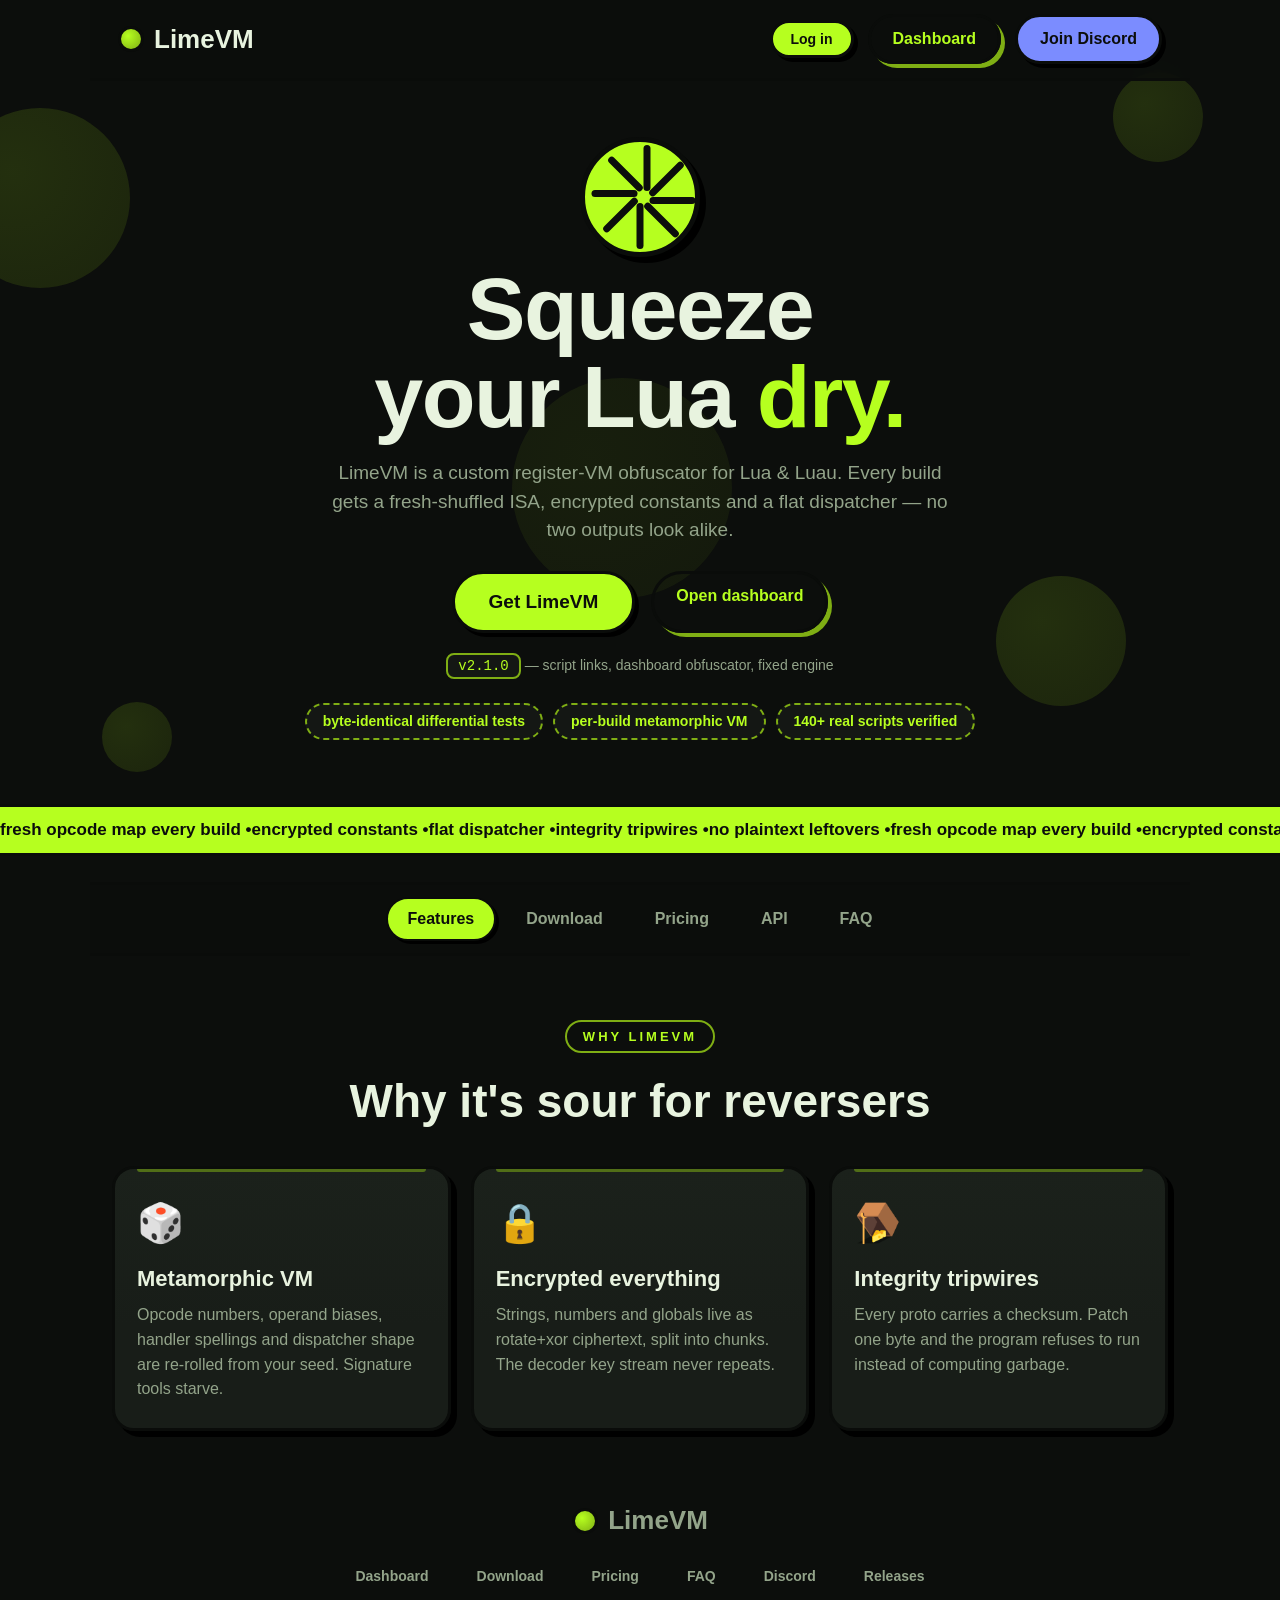
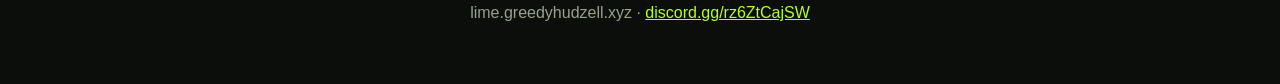
==== index.html @ c729f33d "Dashboard bonus indicator + Work.ink bonus link" ====
<!DOCTYPE html>
<html lang="en">
<head>
<meta charset="UTF-8">
<meta name="viewport" content="width=device-width, initial-scale=1.0">
<meta name="description" content="LimeVM — a custom register-VM obfuscator for Lua and Luau. Fresh-shuffled ISA, encrypted constants and a flat dispatcher in every build.">
<title>LimeVM — Lua obfuscator with bite</title>
<link rel="stylesheet" href="style.css">
</head>
<body>
<div class="blobs" aria-hidden="true"><span></span><span></span><span></span><span></span><span></span></div>

<header class="nav">
  <div class="logo"><span class="lime-dot"></span> LimeVM</div>
  <span class="acct" id="acct-area"><button type="button" class="btn small" id="acct-btn">Log in</button></span>
  <a class="btn ghost" href="dashboard.html">Dashboard</a>
  <a class="btn discord" href="https://discord.gg/rz6ZtCajSW" target="_blank" rel="noopener">Join Discord</a>
</header>

<section class="hero">
  <div class="hero-lime" aria-hidden="true">
    <div class="slice"><i></i><i></i><i></i><i></i><i></i><i></i><i></i><i></i></div>
  </div>
  <h1>Squeeze your Lua <span class="hl">dry.</span></h1>
  <p class="sub">LimeVM is a custom register-VM obfuscator for Lua &amp; Luau.
     Every build gets a fresh-shuffled ISA, encrypted constants and a flat
     dispatcher — no two outputs look alike.</p>
  <div class="cta-row">
    <a class="btn big" href="#/download">Get LimeVM</a>
    <a class="btn ghost" href="dashboard.html">Open dashboard</a>
  </div>
  <p class="verline"><code>v2.1.0</code> <span class="dim">— script links, dashboard obfuscator, fixed engine</span></p>
  <div class="badges">
    <span>byte-identical differential tests</span>
    <span>per-build metamorphic VM</span>
    <span>140+ real scripts verified</span>
  </div>
</section>

<div class="marquee"><div class="track">
  <span>fresh opcode map every build • </span><span>encrypted constants • </span><span>flat dispatcher • </span><span>integrity tripwires • </span><span>no plaintext leftovers • </span>
  <span>fresh opcode map every build • </span><span>encrypted constants • </span><span>flat dispatcher • </span><span>integrity tripwires • </span><span>no plaintext leftovers • </span>
</div></div>

<nav class="tabs" id="tabs">
  <a href="#/features" data-tab="features">Features</a>
  <a href="#/download" data-tab="download">Download</a>
  <a href="#/pricing" data-tab="pricing">Pricing</a>
  <a href="#/api" data-tab="api">API</a>
  <a href="#/faq" data-tab="faq">FAQ</a>
</nav>

<main id="panels">
<section class="panel" data-panel="features">
  <p class="center"><span class="eyebrow">Why LimeVM</span></p>
  <h2>Why it's sour for reversers</h2>
  <div class="cards">
    <div class="card"><div class="emoji">🎲</div><h3>Metamorphic VM</h3><p>Opcode numbers, operand biases, handler spellings and dispatcher shape are re-rolled from your seed. Signature tools starve.</p></div>
    <div class="card"><div class="emoji">🔒</div><h3>Encrypted everything</h3><p>Strings, numbers and globals live as rotate+xor ciphertext, split into chunks. The decoder key stream never repeats.</p></div>
    <div class="card"><div class="emoji">🪤</div><h3>Integrity tripwires</h3><p>Every proto carries a checksum. Patch one byte and the program refuses to run instead of computing garbage.</p></div>
  </div>
</section>

<section class="panel" data-panel="download" hidden>
  <p class="center"><span class="eyebrow">Download</span></p>
  <h2>Grab the app</h2>
  <p class="center dim">Windows GUI: dashboard, history, themes, Discord login. Free accounts obfuscate up to 3000 chars per script. No install — download and run.</p>
  <div class="dl-card">
    <div class="dl-ver" id="dl-ver">LimeVM v2.1.0</div>
    <div class="cta-row">
      <a class="btn big" id="dl-btn" href="download.html">Download page</a>
      <a class="btn ghost" href="https://discord.gg/rz6ZtCajSW" target="_blank" rel="noopener">Get it on Discord</a>
    </div>
    <p class="note">Windows 10/11 · ~13MB single file · <span id="dl-sha">sha256 on the download page</span></p>
  </div>
  <div class="steps">
    <div class="card"><h3>1. Download</h3><p>Grab the exe from GitHub or Discord. One file, nothing to install.</p></div>
    <div class="card"><h3>2. Make an account</h3><p>Register in the app (or up top on this site) — even free runs need one.</p></div>
    <div class="card"><h3>3. Squeeze</h3><p>Paste Lua, hit Obfuscate. Paid tiers unlock unlimited size + presets.</p></div>
  </div>
</section>

<section class="panel" data-panel="pricing" hidden>
  <p class="center"><span class="eyebrow">Pricing</span></p>
  <h2>Pick your ripeness</h2>
  <div class="cards">
    <div class="card"><h3>Basic</h3><div class="price">?</div><p>Core VM obfuscator, GUI app, community support on Discord.</p><a class="btn" href="https://discord.gg/rz6ZtCajSW" target="_blank" rel="noopener">Buy on Discord</a></div>
    <div class="card hot"><div class="pop">MOST SQUEEZED</div><h3>Pro</h3><div class="price">?</div><p>Everything in Basic, plus max-strength presets, CLI, priority seeds and updates.</p><a class="btn" href="https://discord.gg/rz6ZtCajSW" target="_blank" rel="noopener">Buy on Discord</a></div>
    <div class="card"><h3>Lifetime</h3><div class="price">?</div><p>Pay once. Every future LimeVM version, forever. Never expires.</p><a class="btn" href="https://discord.gg/rz6ZtCajSW" target="_blank" rel="noopener">Buy on Discord</a></div>
  </div>
  <p class="note">Prices set on Discord for now — online checkout (maybe FunPay) comes later.</p>
</section>

<section class="panel" data-panel="api" hidden>
  <p class="center"><span class="eyebrow">Developers</span></p>
  <h2>API</h2>
  <p class="center dim">Automate uploads and dashboard obfuscation. Auth: <code>Authorization: Bearer &lt;session token&gt;</code> from login. Quotas reset midnight UTC.</p>
  <div class="win"><div class="bar"><i></i><i></i><i></i><span>upload.sh</span></div><pre id="api-doc1"></pre></div>
  <div class="win"><div class="bar"><i></i><i></i><i></i><span>obfuscate.sh</span></div><pre id="api-doc2"></pre></div>
  <div class="win"><div class="bar"><i></i><i></i><i></i><span>fetch.lua</span></div><pre id="api-doc3"></pre></div>
  <p class="note">Short links: free 3/day, 5-day expiry · paid 20/day, never expire · same script twice returns the existing link · <code>GET /s/&lt;slug&gt;</code> serves raw Lua · dashboard obfuscator: 300k chars, 2/day.</p>
</section>

<section class="panel" data-panel="faq" hidden>
  <p class="center"><span class="eyebrow">FAQ</span></p>
  <h2>Sour questions</h2>
  <details><summary>Will my script still run exactly the same?</summary><p>Yes. Every release passes 21 differential test cases (original vs obfuscated, byte-identical stdout) plus 140+ real-world scripts.</p></details>
  <details><summary>Can anyone reverse it?</summary><p>Honest answer: a determined expert with dynamic analysis can eventually lift any client-side VM. LimeVM's job is making that cost weeks instead of minutes — fresh ISA per build, encrypted constants, tripwires.</p></details>
  <details><summary>How do accounts and activation work?</summary><p>Make a free account here or in the app (username + password, Discord linking supported). Buy a tier on Discord and staff activate you — your app and site both unlock. License files still work for offline-first setups.</p></details>
  <details><summary>Does it work offline?</summary><p>Yes. Licenses verify offline for 14 days between check-ins; obfuscation itself never needs the internet.</p></details>
  <details><summary>Is there really a free Discord obfuscator?</summary><p>Yes — <b>/obfuscate</b> in the Discord server, once per day, up to 3000 chars. Same engine, nerfed demo preset.</p></details>
</section>
</main>

<footer>
  <div class="logo"><span class="lime-dot"></span> LimeVM</div>
  <div class="foot-grid">
    <a href="dashboard.html">Dashboard</a>
    <a href="download.html">Download</a>
    <a href="index.html#/pricing">Pricing</a>
    <a href="index.html#/faq">FAQ</a>
    <a href="https://discord.gg/rz6ZtCajSW" target="_blank" rel="noopener">Discord</a>
    <a href="https://github.com/purrguy/LimeVM-App/releases" target="_blank" rel="noopener">Releases</a>
  </div>
  <p>lime.greedyhudzell.xyz · <a href="https://discord.gg/rz6ZtCajSW" target="_blank" rel="noopener">discord.gg/rz6ZtCajSW</a></p>
</footer>

<div class="modal-back" id="auth-modal" hidden>
  <div class="modal">
    <h3 id="auth-title">Log in</h3>
    <label>Username<input id="auth-user" autocomplete="username" maxlength="20"></label>
    <label>Password<input id="auth-pass" type="password" autocomplete="current-password"></label>
    <div class="err" id="auth-err"></div>
    <div class="cta-row">
      <button type="button" class="btn" id="auth-go">Log in</button>
      <button type="button" class="btn ghost" id="auth-swap">Need an account? Register</button>
    </div>
    <button type="button" class="x" id="auth-x" aria-label="Close">✕</button>
  </div>
</div>

<script src="app.js"></script>
</body>
</html>
---- style.css ----
:root {
  --bg: #0c0e0c;
  --panel: #141714;
  --card: #181d18;
  --lime: #b6ff1f;
  --lime-dim: #7fae14;
  --fg: #e8f3df;
  --dim: #93a48a;
  --pink: #ff7ad9;
  --thick: 3px solid #0a0c0a;
}
* { box-sizing: border-box; margin: 0; padding: 0; }
::selection { background: var(--lime); color: #0c0e0c; }
body {
  background: var(--bg);
  color: var(--fg);
  font-family: 'Trebuchet MS', 'Segoe UI', sans-serif;
  overflow-x: hidden;
  line-height: 1.5;
}
::-webkit-scrollbar { width: 12px; }
::-webkit-scrollbar-track { background: var(--bg); }
::-webkit-scrollbar-thumb { background: var(--lime-dim); border-radius: 8px; border: 3px solid var(--bg); }
a { color: var(--lime); }
button:focus-visible, a:focus-visible, input:focus-visible, textarea:focus-visible {
  outline: 2px solid var(--lime); outline-offset: 2px;
}
/* floating lime blobs */
.blobs span {
  position: fixed; border-radius: 50%; z-index: 0; opacity: .14;
  background: radial-gradient(circle at 35% 35%, var(--lime), var(--lime-dim));
  animation: float 9s ease-in-out infinite;
}
.blobs span:nth-child(1) { width: 180px; height: 180px; left: -50px; top: 12%; }
.blobs span:nth-child(2) { width: 90px; height: 90px; right: 6%; top: 8%; animation-delay: -2s; }
.blobs span:nth-child(3) { width: 130px; height: 130px; right: 12%; top: 64%; animation-delay: -5s; }
.blobs span:nth-child(4) { width: 70px; height: 70px; left: 8%; top: 78%; animation-delay: -3s; }
.blobs span:nth-child(5) { width: 220px; height: 220px; left: 40%; top: 42%; animation-delay: -7s; opacity: .07; }
@keyframes float {
  0%, 100% { transform: translateY(0) rotate(0deg); }
  50% { transform: translateY(-34px) rotate(14deg); }
}
header.nav, section, footer { position: relative; z-index: 1; }
/* nav */
header.nav {
  display: flex; align-items: center; gap: 14px;
  padding: 14px 28px; max-width: 1100px; margin: 0 auto;
  position: sticky; top: 0; z-index: 30;
  background: rgba(12, 14, 12, .82);
  backdrop-filter: blur(10px); -webkit-backdrop-filter: blur(10px);
  border-bottom: var(--thick);
}
header.nav .logo { margin-right: auto; }
.eyebrow {
  display: inline-block; font-size: 13px; font-weight: 900; letter-spacing: 3px;
  text-transform: uppercase; color: var(--lime);
  border: 2px solid var(--lime-dim); border-radius: 999px;
  padding: 5px 16px; margin-bottom: 14px;
}
.logo { font-size: 26px; font-weight: 900; display: flex; align-items: center; gap: 10px; }
.lime-dot {
  width: 26px; height: 26px; border-radius: 50%; display: inline-block;
  background: radial-gradient(circle at 35% 35%, var(--lime), var(--lime-dim));
  border: var(--thick); animation: spin 7s linear infinite;
}
@keyframes spin { to { transform: rotate(360deg); } }
header.nav nav { display: flex; gap: 18px; margin-left: auto; }
header.nav nav a { color: var(--dim); text-decoration: none; font-weight: 700; }
header.nav nav a:hover { color: var(--lime); }
/* buttons */
.btn {
  display: inline-block; background: var(--lime); color: #0c0e0c;
  font-weight: 900; text-decoration: none; padding: 10px 22px;
  border-radius: 999px; border: var(--thick);
  box-shadow: 4px 4px 0 #000; transition: transform .12s, box-shadow .12s;
  cursor: pointer; font-size: 16px;
}
.btn:hover { transform: translate(-2px, -2px) rotate(-1deg); box-shadow: 6px 6px 0 #000; }
.btn:active { transform: translate(2px, 2px); box-shadow: 1px 1px 0 #000; }
.btn.big { font-size: 19px; padding: 14px 34px; }
.btn.ghost { background: transparent; color: var(--lime); box-shadow: 4px 4px 0 var(--lime-dim); }
.btn.discord { background: #7b8cff; }
.btn:disabled { filter: grayscale(1); cursor: not-allowed; transform: none; }
/* hero */
.hero { text-align: center; padding: 56px 20px 64px; max-width: 860px; margin: 0 auto; }
.hero h1 {
  font-size: clamp(46px, 8vw, 88px); font-weight: 900; line-height: 1.0;
  letter-spacing: -1.5px; text-wrap: balance;
}
.hero .verline { margin-top: 22px; font-size: 14px; }
.hero .verline code {
  background: var(--panel); border: 2px solid var(--lime-dim); color: var(--lime);
  border-radius: 8px; padding: 3px 10px; font-family: Consolas, monospace;
}
.hl {
  color: var(--lime); display: inline-block;
  animation: wiggle 2.4s ease-in-out infinite;
}
@keyframes wiggle { 0%, 100% { transform: rotate(-2deg); } 50% { transform: rotate(2deg) scale(1.04); } }
.sub { color: var(--dim); font-size: 19px; margin: 18px auto 26px; max-width: 640px; }
.cta-row { display: flex; gap: 16px; justify-content: center; flex-wrap: wrap; }
.badges { display: flex; gap: 10px; justify-content: center; flex-wrap: wrap; margin-top: 26px; }
.badges span {
  background: var(--panel); border: 2px dashed var(--lime-dim); color: var(--lime);
  border-radius: 999px; padding: 6px 16px; font-size: 14px; font-weight: 700;
}
/* lime slice mascot */
.hero-lime { display: flex; justify-content: center; margin-bottom: 8px; }
.slice {
  width: 120px; height: 120px; border-radius: 50%;
  background: var(--lime); border: 5px solid #0a0c0a;
  position: relative; animation: bounce 2.2s ease-in-out infinite;
  box-shadow: 6px 6px 0 #000;
}
@keyframes bounce { 0%, 100% { transform: translateY(0) rotate(-4deg); } 50% { transform: translateY(-18px) rotate(4deg); } }
.slice i {
  position: absolute; left: 50%; top: 50%; width: 7px; height: 46px;
  background: #0c0e0c; border-radius: 4px; transform-origin: 50% 0%;
}
.slice i:nth-child(1) { transform: rotate(0deg) translate(-50%, 6px); }
.slice i:nth-child(2) { transform: rotate(45deg) translate(-50%, 6px); }
.slice i:nth-child(3) { transform: rotate(90deg) translate(-50%, 6px); }
.slice i:nth-child(4) { transform: rotate(135deg) translate(-50%, 6px); }
.slice i:nth-child(5) { transform: rotate(180deg) translate(-50%, 6px); }
.slice i:nth-child(6) { transform: rotate(225deg) translate(-50%, 6px); }
.slice i:nth-child(7) { transform: rotate(270deg) translate(-50%, 6px); }
.slice i:nth-child(8) { transform: rotate(315deg) translate(-50%, 6px); }
/* marquee */
.marquee { overflow: hidden; background: var(--lime); border-top: var(--thick); border-bottom: var(--thick); }
.track { display: inline-flex; white-space: nowrap; animation: slide 22s linear infinite; }
.track span { color: #0c0e0c; font-weight: 900; padding: 10px 0; font-size: 17px; }
@keyframes slide { to { transform: translateX(-50%); } }
/* sections */
section { max-width: 1100px; margin: 0 auto; padding: 64px 22px 20px; }
h2 { font-size: clamp(30px, 5vw, 46px); font-weight: 900; text-align: center; margin-bottom: 8px; }
.cards { display: grid; grid-template-columns: repeat(auto-fit, minmax(230px, 1fr)); gap: 20px; margin-top: 30px; }
.card {
  background: linear-gradient(180deg, #1b211b 0%, var(--card) 60%);
  border: var(--thick); border-radius: 22px;
  padding: 26px 22px; box-shadow: 6px 6px 0 #000;
  transition: transform .15s, box-shadow .15s;
  position: relative; overflow: hidden;
}
.card::before {
  content: ''; position: absolute; top: 0; left: 22px; right: 22px; height: 3px;
  background: var(--lime-dim); border-radius: 0 0 4px 4px; opacity: .55;
}
.card:hover { transform: translateY(-6px) rotate(-.6deg); box-shadow: 8px 10px 0 #000; }
.card .emoji { font-size: 38px; }
.card h3 { margin: 10px 0 8px; font-size: 22px; }
.card p { color: var(--dim); line-height: 1.55; }
.card .price { font-size: 40px; font-weight: 900; color: var(--lime); margin: 6px 0 10px; }
.card .btn { margin-top: 14px; }
.card.hot { background: #1d2412; outline: 3px solid var(--lime); position: relative; }
.pop {
  position: absolute; top: -16px; left: 50%; transform: translateX(-50%) rotate(-2deg);
  background: var(--pink); color: #0c0e0c; font-weight: 900; font-size: 13px;
  padding: 4px 14px; border-radius: 999px; border: var(--thick); white-space: nowrap;
}
.note { text-align: center; color: var(--dim); margin-top: 22px; }
/* code windows */
.code-grid { display: grid; grid-template-columns: 1fr auto 1fr; gap: 16px; align-items: center; margin-top: 30px; }
@media (max-width: 800px) { .code-grid { grid-template-columns: 1fr; } .arrow { transform: rotate(90deg); text-align: center; } }
.arrow { font-size: 40px; color: var(--lime); font-weight: 900; }
.win {
  background: #0a0c0a; border: var(--thick); border-radius: 18px;
  overflow: hidden; box-shadow: 6px 6px 0 #000;
}
.win .bar { background: var(--panel); padding: 10px 14px; display: flex; gap: 7px; align-items: center; }
.win .bar i { width: 12px; height: 12px; border-radius: 50%; background: #3a423a; }
.win .bar i:nth-child(1) { background: #ff5f57; }
.win .bar i:nth-child(2) { background: #febc2e; }
.win .bar i:nth-child(3) { background: #28c840; }
.win .bar span { margin-left: 8px; color: var(--dim); font-size: 13px; font-family: Consolas, monospace; }
.win pre {
  padding: 18px; font-family: Consolas, monospace; font-size: 14px; line-height: 1.6;
  min-height: 220px; white-space: pre-wrap; word-break: break-all; color: var(--fg);
}
.tok-k { color: var(--pink); } .tok-s { color: var(--lime); } .tok-n { color: #7b8cff; } .tok-c { color: #5a6656; }
/* demo-box is shared with the dashboard obfuscator */
.demo-box { max-width: 720px; margin: 0 auto; display: grid; gap: 14px; }
.demo-box textarea {
  background: #0a0c0a; color: var(--fg); border: var(--thick); border-radius: 18px;
  padding: 16px; font-family: Consolas, monospace; font-size: 14px; min-height: 130px;
  resize: vertical; box-shadow: 6px 6px 0 #000;
}
.demo-box pre {
  background: #0a0c0a; border: var(--thick); border-radius: 18px; padding: 16px;
  font-family: Consolas, monospace; font-size: 13px; text-align: left;
  min-height: 110px; white-space: pre-wrap; word-break: break-all; color: var(--lime);
}
.left { color: var(--dim); font-weight: 700; }
/* faq */
.faq details {
  background: var(--card); border: var(--thick); border-radius: 16px;
  margin: 12px auto; max-width: 760px; padding: 16px 20px; box-shadow: 4px 4px 0 #000;
}
.faq summary { font-weight: 900; font-size: 18px; cursor: pointer; }
.faq summary:hover { color: var(--lime); }
.faq details p { color: var(--dim); margin-top: 10px; line-height: 1.6; }
/* footer */
footer { text-align: center; padding: 50px 20px 60px; color: var(--dim); }
footer .logo { justify-content: center; margin-bottom: 10px; }
footer a { color: var(--lime); }
.foot-grid {
  display: flex; gap: 12px; justify-content: center; flex-wrap: wrap;
  margin: 18px 0 6px;
}
.foot-grid a {
  color: var(--dim); text-decoration: none; font-weight: 700; font-size: 14px;
  border: 2px solid transparent; border-radius: 999px; padding: 6px 16px;
}
.foot-grid a:hover { color: var(--lime); border-color: var(--lime-dim); }
.tiny { font-size: 13px; margin-top: 8px; opacity: .7; }

/* account + auth modal */
.btn.small { font-size: 14px; padding: 8px 18px; }
.acct { display: flex; align-items: center; gap: 10px; }
.acct .who { color: var(--lime); font-weight: 900; font-size: 15px; white-space: nowrap; }
.modal-back {
  position: fixed; inset: 0; z-index: 50;
  background: rgba(0, 0, 0, .65);
  display: flex; align-items: center; justify-content: center; padding: 20px;
}
.modal-back[hidden] { display: none; }
.modal {
  background: var(--card); border: var(--thick); border-radius: 22px;
  box-shadow: 6px 6px 0 #000; padding: 30px 28px;
  max-width: 380px; width: 100%; position: relative;
  display: grid; gap: 12px;
}
.modal h3 { font-size: 24px; font-weight: 900; }
.modal label { display: grid; gap: 6px; color: var(--dim); font-weight: 700; font-size: 14px; }
.modal input {
  background: #0a0c0a; color: var(--fg); border: var(--thick); border-radius: 12px;
  padding: 10px 12px; font-size: 16px; font-family: inherit;
}
.modal input:focus { outline: 2px solid var(--lime); }
.modal .err { color: var(--pink); font-weight: 700; min-height: 20px; font-size: 14px; }
.modal .x {
  position: absolute; top: 10px; right: 12px;
  background: none; border: none; color: var(--dim);
  font-size: 18px; cursor: pointer;
}
.modal .x:hover { color: var(--lime); }
/* download section */
.download { text-align: center; }
.download .center { color: var(--dim); margin: 10px 0 22px; }

/* tabs */
.tabs {
  position: sticky; top: 0; z-index: 20;
  display: flex; gap: 8px; justify-content: center; flex-wrap: wrap;
  max-width: 1100px; margin: 26px auto 0; padding: 12px 18px;
  background: rgba(12, 14, 12, .92);
  border-top: var(--thick); border-bottom: var(--thick);
}
.tabs a {
  color: var(--dim); text-decoration: none; font-weight: 900;
  padding: 8px 20px; border-radius: 999px; border: 2px solid transparent;
}
.tabs a:hover { color: var(--lime); }
.tabs a.active {
  color: #0c0e0c; background: var(--lime);
  border: 2px solid #0a0c0a; box-shadow: 3px 3px 0 #000;
}
.panel[hidden] { display: none; }
.dpanel[hidden] { display: none; }
.panel.solo { max-width: 860px; }
h2.gap { margin-top: 44px; }
.center { text-align: center; }
.dim { color: var(--dim); }
/* download card */
.dl-card {
  background: var(--card); border: var(--thick); border-radius: 22px;
  box-shadow: 6px 6px 0 #000; padding: 30px 26px;
  max-width: 620px; margin: 26px auto; text-align: center;
  display: grid; gap: 16px; justify-items: center;
}
.dl-ver { font-size: 30px; font-weight: 900; color: var(--lime); }
.sha { font-size: 13px; color: var(--dim); }
.sha code {
  display: inline-block; margin-top: 6px; font-size: 12px;
  background: #0a0c0a; border: 2px solid #0a0c0a; border-radius: 10px;
  padding: 8px 12px; color: var(--lime); word-break: break-all;
  user-select: all;
}
.steps { display: grid; grid-template-columns: repeat(auto-fit, minmax(220px, 1fr)); gap: 20px; margin-top: 30px; }

/* dashboard */
.dash {
  display: flex; gap: 22px; align-items: flex-start;
  max-width: 1100px; margin: 0 auto; padding: 30px 22px 20px;
  position: relative; z-index: 1;
}
.side {
  display: grid; gap: 8px; min-width: 170px; position: sticky; top: 16px;
}
.side button {
  background: var(--panel); color: var(--dim); border: var(--thick);
  border-radius: 14px; padding: 12px 16px; font-weight: 900; font-size: 15px;
  font-family: inherit; cursor: pointer; text-align: left;
  box-shadow: 3px 3px 0 #000;
}
.side button:hover { color: var(--lime); }
.side button.active { background: var(--lime); color: #0c0e0c; }
.side button.ghostle { background: transparent; box-shadow: none; }
.dash-main { flex: 1; min-width: 0; }
.dpanel {
  background: rgba(20, 23, 20, .72);
  border: var(--thick); border-radius: 22px;
  box-shadow: 6px 6px 0 #000;
  padding: 28px 26px;
}
.dpanel h2 { text-align: left; }
.dpanel > h2:first-child { margin-top: 0; }
.dpanel h3 { margin: 26px 0 10px; font-size: 22px; }
.dpanel p { color: var(--dim); line-height: 1.6; margin: 10px 0; }
.info-hero { display: flex; gap: 16px; align-items: center; margin-bottom: 6px; }
.info-hero h2 { margin: 0; }
.lime-dot.big { width: 52px; height: 52px; }
.cta-row.left { justify-content: flex-start; }
.log-row {
  background: var(--card); border: var(--thick); border-radius: 14px;
  padding: 12px 16px; margin: 10px 0; box-shadow: 3px 3px 0 #000;
}
.log-row b { color: var(--lime); margin-right: 10px; }
.log-row p { margin: 6px 0 0; }
.hrow {
  display: flex; gap: 14px; flex-wrap: wrap;
  background: var(--card); border: var(--thick); border-radius: 12px;
  padding: 10px 14px; margin: 8px 0; font-size: 14px;
}
.hrow span:first-child { color: var(--lime); font-weight: 700; }
.demo-box.wide { max-width: none; }
.linkrow {
  display: flex; gap: 10px; align-items: center; flex-wrap: wrap;
  background: #0a0c0a; border: var(--thick); border-radius: 12px;
  padding: 10px 14px; margin: 8px 0;
}
.linkrow code { color: var(--lime); font-size: 14px; word-break: break-all; }
#ob-link pre {
  background: #0a0c0a; border: var(--thick); border-radius: 12px; padding: 12px;
  font-family: Consolas, monospace; font-size: 13px; white-space: pre-wrap;
  word-break: break-all; color: var(--fg); margin: 8px 0;
}
.filebtn { cursor: pointer; }
.dpanel textarea {
  background: #0a0c0a; color: var(--fg); border: var(--thick); border-radius: 18px;
  padding: 16px; font-family: Consolas, monospace; font-size: 14px; min-height: 180px;
  resize: vertical; box-shadow: 6px 6px 0 #000; width: 100%;
}
@media (max-width: 760px) {
  .dash { flex-direction: column; }
  .side { grid-template-columns: 1fr 1fr; width: 100%; position: static; }
}

/* accessibility: calm everything down when the OS asks for it */
@media (prefers-reduced-motion: reduce) {
  *, *::before, *::after { animation: none !important; transition: none !important; }
}
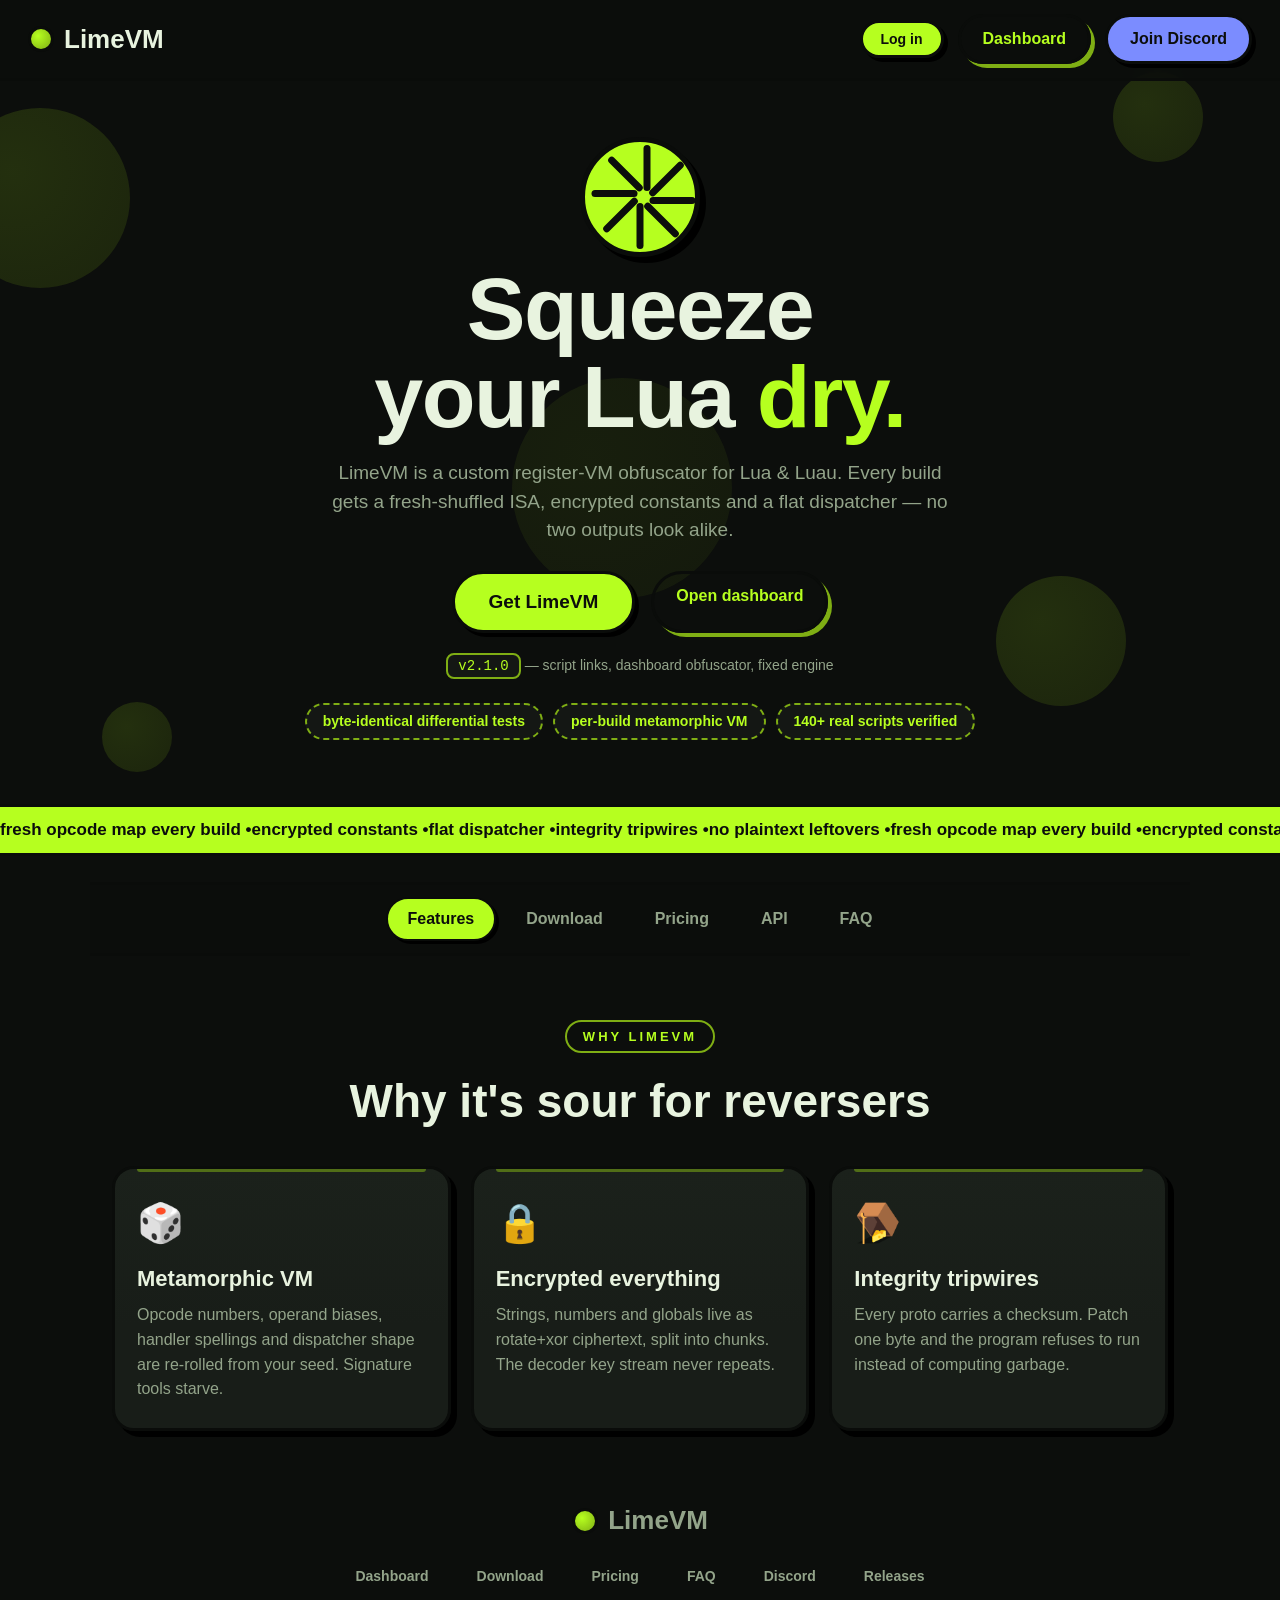
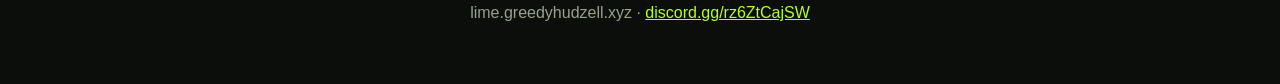
==== commit 61292e1d: "UI polish: wrap/clip fixes, sticky tabs offset, responsive nav; document private v2 API" ====
--- a/index.html
+++ b/index.html
@@ -5,7 +5,7 @@
 <meta name="viewport" content="width=device-width, initial-scale=1.0">
 <meta name="description" content="LimeVM — a custom register-VM obfuscator for Lua and Luau. Fresh-shuffled ISA, encrypted constants and a flat dispatcher in every build.">
 <title>LimeVM — Lua obfuscator with bite</title>
-<link rel="stylesheet" href="style.css">
+<link rel="stylesheet" href="/style.css">
 </head>
 <body>
 <div class="blobs" aria-hidden="true"><span></span><span></span><span></span><span></span><span></span></div>
@@ -94,17 +94,18 @@
 <section class="panel" data-panel="api" hidden>
   <p class="center"><span class="eyebrow">Developers</span></p>
   <h2>API</h2>
-  <p class="center dim">Automate uploads and dashboard obfuscation. Auth: <code>Authorization: Bearer &lt;session token&gt;</code> from login. Quotas reset midnight UTC.</p>
+  <p class="center dim">Automate uploads and obfuscation. Auth: <code>Authorization: Bearer &lt;session token&gt;</code> from login. Quotas reset midnight UTC. Full reference: <a href="/docs/api/">docs/api</a>.</p>
   <div class="win"><div class="bar"><i></i><i></i><i></i><span>upload.sh</span></div><pre id="api-doc1"></pre></div>
   <div class="win"><div class="bar"><i></i><i></i><i></i><span>obfuscate.sh</span></div><pre id="api-doc2"></pre></div>
   <div class="win"><div class="bar"><i></i><i></i><i></i><span>fetch.lua</span></div><pre id="api-doc3"></pre></div>
-  <p class="note">Short links: free 3/day, 5-day expiry · paid 20/day, never expire · same script twice returns the existing link · <code>GET /s/&lt;slug&gt;</code> serves raw Lua · dashboard obfuscator: 300k chars, 2/day.</p>
+  <div class="win"><div class="bar"><i></i><i></i><i></i><span>private-api.sh</span></div><pre id="api-doc4"></pre></div>
+  <p class="note">Short links: free 3/day, 5-day expiry · paid 20/day, never expire · same script twice returns the existing link · <code>GET /s/&lt;slug&gt;</code> serves raw Lua · dashboard obfuscator: 300k chars, 2/day.<br><b>Private API</b> <code>POST /api/v2/obfuscate</code>: Bearer key, no daily quota, up to 1M chars, raw or JSON body.</p>
 </section>
 
 <section class="panel" data-panel="faq" hidden>
   <p class="center"><span class="eyebrow">FAQ</span></p>
   <h2>Sour questions</h2>
-  <details><summary>Will my script still run exactly the same?</summary><p>Yes. Every release passes 21 differential test cases (original vs obfuscated, byte-identical stdout) plus 140+ real-world scripts.</p></details>
+  <details><summary>Will my script still run exactly the same?</summary><p>Yes. Every release passes 28 differential test cases (original vs obfuscated, byte-identical stdout) plus 140+ real-world scripts.</p></details>
   <details><summary>Can anyone reverse it?</summary><p>Honest answer: a determined expert with dynamic analysis can eventually lift any client-side VM. LimeVM's job is making that cost weeks instead of minutes — fresh ISA per build, encrypted constants, tripwires.</p></details>
   <details><summary>How do accounts and activation work?</summary><p>Make a free account here or in the app (username + password, Discord linking supported). Buy a tier on Discord and staff activate you — your app and site both unlock. License files still work for offline-first setups.</p></details>
   <details><summary>Does it work offline?</summary><p>Yes. Licenses verify offline for 14 days between check-ins; obfuscation itself never needs the internet.</p></details>
--- a/style.css
+++ b/style.css
@@ -9,7 +9,7 @@
   --pink: #ff7ad9;
   --thick: 3px solid #0a0c0a;
 }
-* { box-sizing: border-box; margin: 0; padding: 0; }
+* { box-sizing: border-box; margin: 0; padding: 0; overflow-wrap: break-word; }
 ::selection { background: var(--lime); color: #0c0e0c; }
 body {
   background: var(--bg);
@@ -43,8 +43,8 @@
 header.nav, section, footer { position: relative; z-index: 1; }
 /* nav */
 header.nav {
-  display: flex; align-items: center; gap: 14px;
-  padding: 14px 28px; max-width: 1100px; margin: 0 auto;
+  display: flex; align-items: center; gap: 14px; row-gap: 10px; flex-wrap: wrap;
+  padding: 14px 28px; width: 100%; max-width: none; margin: 0;
   position: sticky; top: 0; z-index: 30;
   background: rgba(12, 14, 12, .82);
   backdrop-filter: blur(10px); -webkit-backdrop-filter: blur(10px);
@@ -57,9 +57,9 @@
   border: 2px solid var(--lime-dim); border-radius: 999px;
   padding: 5px 16px; margin-bottom: 14px;
 }
-.logo { font-size: 26px; font-weight: 900; display: flex; align-items: center; gap: 10px; }
+.logo { font-size: 26px; font-weight: 900; display: flex; align-items: center; gap: 10px; white-space: nowrap; }
 .lime-dot {
-  width: 26px; height: 26px; border-radius: 50%; display: inline-block;
+  width: 26px; height: 26px; border-radius: 50%; display: inline-block; flex-shrink: 0;
   background: radial-gradient(circle at 35% 35%, var(--lime), var(--lime-dim));
   border: var(--thick); animation: spin 7s linear infinite;
 }
@@ -131,9 +131,9 @@
 .track span { color: #0c0e0c; font-weight: 900; padding: 10px 0; font-size: 17px; }
 @keyframes slide { to { transform: translateX(-50%); } }
 /* sections */
-section { max-width: 1100px; margin: 0 auto; padding: 64px 22px 20px; }
+section { max-width: 1100px; width: 100%; margin: 0 auto; padding: 64px 22px 20px; }
 h2 { font-size: clamp(30px, 5vw, 46px); font-weight: 900; text-align: center; margin-bottom: 8px; }
-.cards { display: grid; grid-template-columns: repeat(auto-fit, minmax(230px, 1fr)); gap: 20px; margin-top: 30px; }
+.cards { display: grid; grid-template-columns: repeat(auto-fit, minmax(min(230px, 100%), 1fr)); gap: 20px; margin-top: 30px; }
 .card {
   background: linear-gradient(180deg, #1b211b 0%, var(--card) 60%);
   border: var(--thick); border-radius: 22px;
@@ -151,11 +151,12 @@
 .card p { color: var(--dim); line-height: 1.55; }
 .card .price { font-size: 40px; font-weight: 900; color: var(--lime); margin: 6px 0 10px; }
 .card .btn { margin-top: 14px; }
-.card.hot { background: #1d2412; outline: 3px solid var(--lime); position: relative; }
+.card.hot { background: #1d2412; outline: 3px solid var(--lime); position: relative; overflow: visible; z-index: 2; }
 .pop {
   position: absolute; top: -16px; left: 50%; transform: translateX(-50%) rotate(-2deg);
   background: var(--pink); color: #0c0e0c; font-weight: 900; font-size: 13px;
   padding: 4px 14px; border-radius: 999px; border: var(--thick); white-space: nowrap;
+  z-index: 5; box-shadow: 3px 3px 0 #000;
 }
 .note { text-align: center; color: var(--dim); margin-top: 22px; }
 /* code windows */
@@ -171,10 +172,13 @@
 .win .bar i:nth-child(1) { background: #ff5f57; }
 .win .bar i:nth-child(2) { background: #febc2e; }
 .win .bar i:nth-child(3) { background: #28c840; }
-.win .bar span { margin-left: 8px; color: var(--dim); font-size: 13px; font-family: Consolas, monospace; }
+.win .bar span {
+  margin-left: 8px; color: var(--dim); font-size: 13px; font-family: Consolas, monospace;
+  min-width: 0; flex: 1; overflow: hidden; text-overflow: ellipsis; white-space: nowrap;
+}
 .win pre {
   padding: 18px; font-family: Consolas, monospace; font-size: 14px; line-height: 1.6;
-  min-height: 220px; white-space: pre-wrap; word-break: break-all; color: var(--fg);
+  min-height: 220px; white-space: pre-wrap; overflow-wrap: anywhere; color: var(--fg);
 }
 .tok-k { color: var(--pink); } .tok-s { color: var(--lime); } .tok-n { color: #7b8cff; } .tok-c { color: #5a6656; }
 /* demo-box is shared with the dashboard obfuscator */
@@ -187,7 +191,7 @@
 .demo-box pre {
   background: #0a0c0a; border: var(--thick); border-radius: 18px; padding: 16px;
   font-family: Consolas, monospace; font-size: 13px; text-align: left;
-  min-height: 110px; white-space: pre-wrap; word-break: break-all; color: var(--lime);
+  min-height: 110px; white-space: pre-wrap; overflow-wrap: anywhere; color: var(--lime);
 }
 .left { color: var(--dim); font-weight: 700; }
 /* faq */
@@ -227,6 +231,7 @@
   background: var(--card); border: var(--thick); border-radius: 22px;
   box-shadow: 6px 6px 0 #000; padding: 30px 28px;
   max-width: 380px; width: 100%; position: relative;
+  max-height: calc(100vh - 40px); overflow-y: auto;
   display: grid; gap: 12px;
 }
 .modal h3 { font-size: 24px; font-weight: 900; }
@@ -249,7 +254,7 @@
 
 /* tabs */
 .tabs {
-  position: sticky; top: 0; z-index: 20;
+  position: sticky; top: var(--nav-h, 0px); z-index: 20;
   display: flex; gap: 8px; justify-content: center; flex-wrap: wrap;
   max-width: 1100px; margin: 26px auto 0; padding: 12px 18px;
   background: rgba(12, 14, 12, .92);
@@ -285,11 +290,11 @@
   padding: 8px 12px; color: var(--lime); word-break: break-all;
   user-select: all;
 }
-.steps { display: grid; grid-template-columns: repeat(auto-fit, minmax(220px, 1fr)); gap: 20px; margin-top: 30px; }
+.steps { display: grid; grid-template-columns: repeat(auto-fit, minmax(min(220px, 100%), 1fr)); gap: 20px; margin-top: 30px; }
 
 /* dashboard */
 .dash {
-  display: flex; gap: 22px; align-items: flex-start;
+  display: flex; gap: 22px; align-items: flex-start; width: 100%;
   max-width: 1100px; margin: 0 auto; padding: 30px 22px 20px;
   position: relative; z-index: 1;
 }
@@ -333,6 +338,17 @@
 }
 .hrow span:first-child { color: var(--lime); font-weight: 700; }
 .demo-box.wide { max-width: none; }
+.demo-box input[type=text] {
+  background: #0a0c0a; color: var(--fg); border: var(--thick); border-radius: 12px;
+  padding: 10px 14px; font-size: 14px; font-family: inherit;
+}
+.keyrow {
+  display: flex; gap: 10px; align-items: center; flex-wrap: wrap;
+  background: #0a0c0a; border: var(--thick); border-radius: 12px;
+  padding: 10px 14px; margin: 8px 0; font-size: 14px;
+}
+.keyrow code { color: var(--lime); }
+.keyrow .dim { font-size: 12px; }
 .linkrow {
   display: flex; gap: 10px; align-items: center; flex-wrap: wrap;
   background: #0a0c0a; border: var(--thick); border-radius: 12px;
@@ -355,6 +371,61 @@
   .side { grid-template-columns: 1fr 1fr; width: 100%; position: static; }
 }
 
+/* ---------- v2.2 layout polish: keep every bit of text inside its box ---- */
+section, .panel, .dpanel, .dl-card, .win, .card, .modal { min-width: 0; }
+.cards > *, .steps > * { min-width: 0; }
+.card p, .card h3, .faq details p, .dpanel p, .note, .sub { overflow-wrap: anywhere; }
+.win pre, .demo-box pre, #ob-link pre, .dpanel pre, .dpanel textarea {
+  overflow-wrap: anywhere; word-break: normal; max-width: 100%;
+}
+.hrow, .keyrow, .linkrow { min-width: 0; }
+.hrow > *, .keyrow > *, .linkrow > * { min-width: 0; overflow-wrap: anywhere; }
+.acct { min-width: 0; flex-wrap: wrap; }
+.acct .who { overflow: hidden; text-overflow: ellipsis; max-width: 220px; }
+.side button { min-width: 0; overflow-wrap: anywhere; }
+.panel, .dpanel, .hero, section.panel.solo { scroll-margin-top: calc(var(--nav-h, 0px) + 16px); }
+.modal-back { overflow-y: auto; }
+select.btn { max-width: 100%; }
+
+@media (max-width: 900px) {
+  .dash { gap: 16px; }
+  .side { min-width: 148px; }
+}
+@media (max-width: 760px) {
+  header.nav { padding: 10px 14px; gap: 8px; row-gap: 8px; }
+  header.nav .logo { font-size: 21px; }
+  header.nav .btn { flex-shrink: 0; }
+  .btn { font-size: 14px; padding: 8px 16px; }
+  .btn.big { font-size: 16px; padding: 12px 24px; }
+  .btn.small { font-size: 13px; padding: 6px 12px; }
+  .hero { padding: 40px 16px 48px; }
+  .hero h1 { letter-spacing: -0.5px; }
+  .sub { font-size: 16px; }
+  .eyebrow { font-size: 11px; letter-spacing: 2px; padding: 4px 12px; }
+  section { padding: 44px 16px 16px; }
+  h2 { font-size: clamp(26px, 7vw, 36px); }
+  .tabs { padding: 8px 10px; gap: 4px; margin-top: 16px; }
+  .tabs a { padding: 7px 12px; font-size: 14px; }
+  .win pre, .demo-box pre { font-size: 12px; padding: 12px; min-height: 120px; }
+  .track span { font-size: 14px; padding: 8px 0; }
+  .dash { padding: 16px 12px; }
+  .dpanel { padding: 18px 14px; }
+  .dpanel h3 { font-size: 18px; }
+  .side { grid-template-columns: 1fr; width: 100%; position: static; min-width: 0; }
+  .side button { padding: 10px 14px; }
+  .modal { padding: 22px 18px; }
+  .cta-row { gap: 10px; }
+  .dl-ver { font-size: 24px; }
+  .card { padding: 22px 18px; }
+}
+@media (max-width: 420px) {
+  header.nav .logo { font-size: 19px; }
+  .lime-dot { width: 22px; height: 22px; }
+  .btn { font-size: 13px; padding: 7px 12px; }
+  .acct .who { max-width: 130px; }
+  .badges span { font-size: 12px; padding: 5px 10px; }
+}
+
 /* accessibility: calm everything down when the OS asks for it */
 @media (prefers-reduced-motion: reduce) {
   *, *::before, *::after { animation: none !important; transition: none !important; }
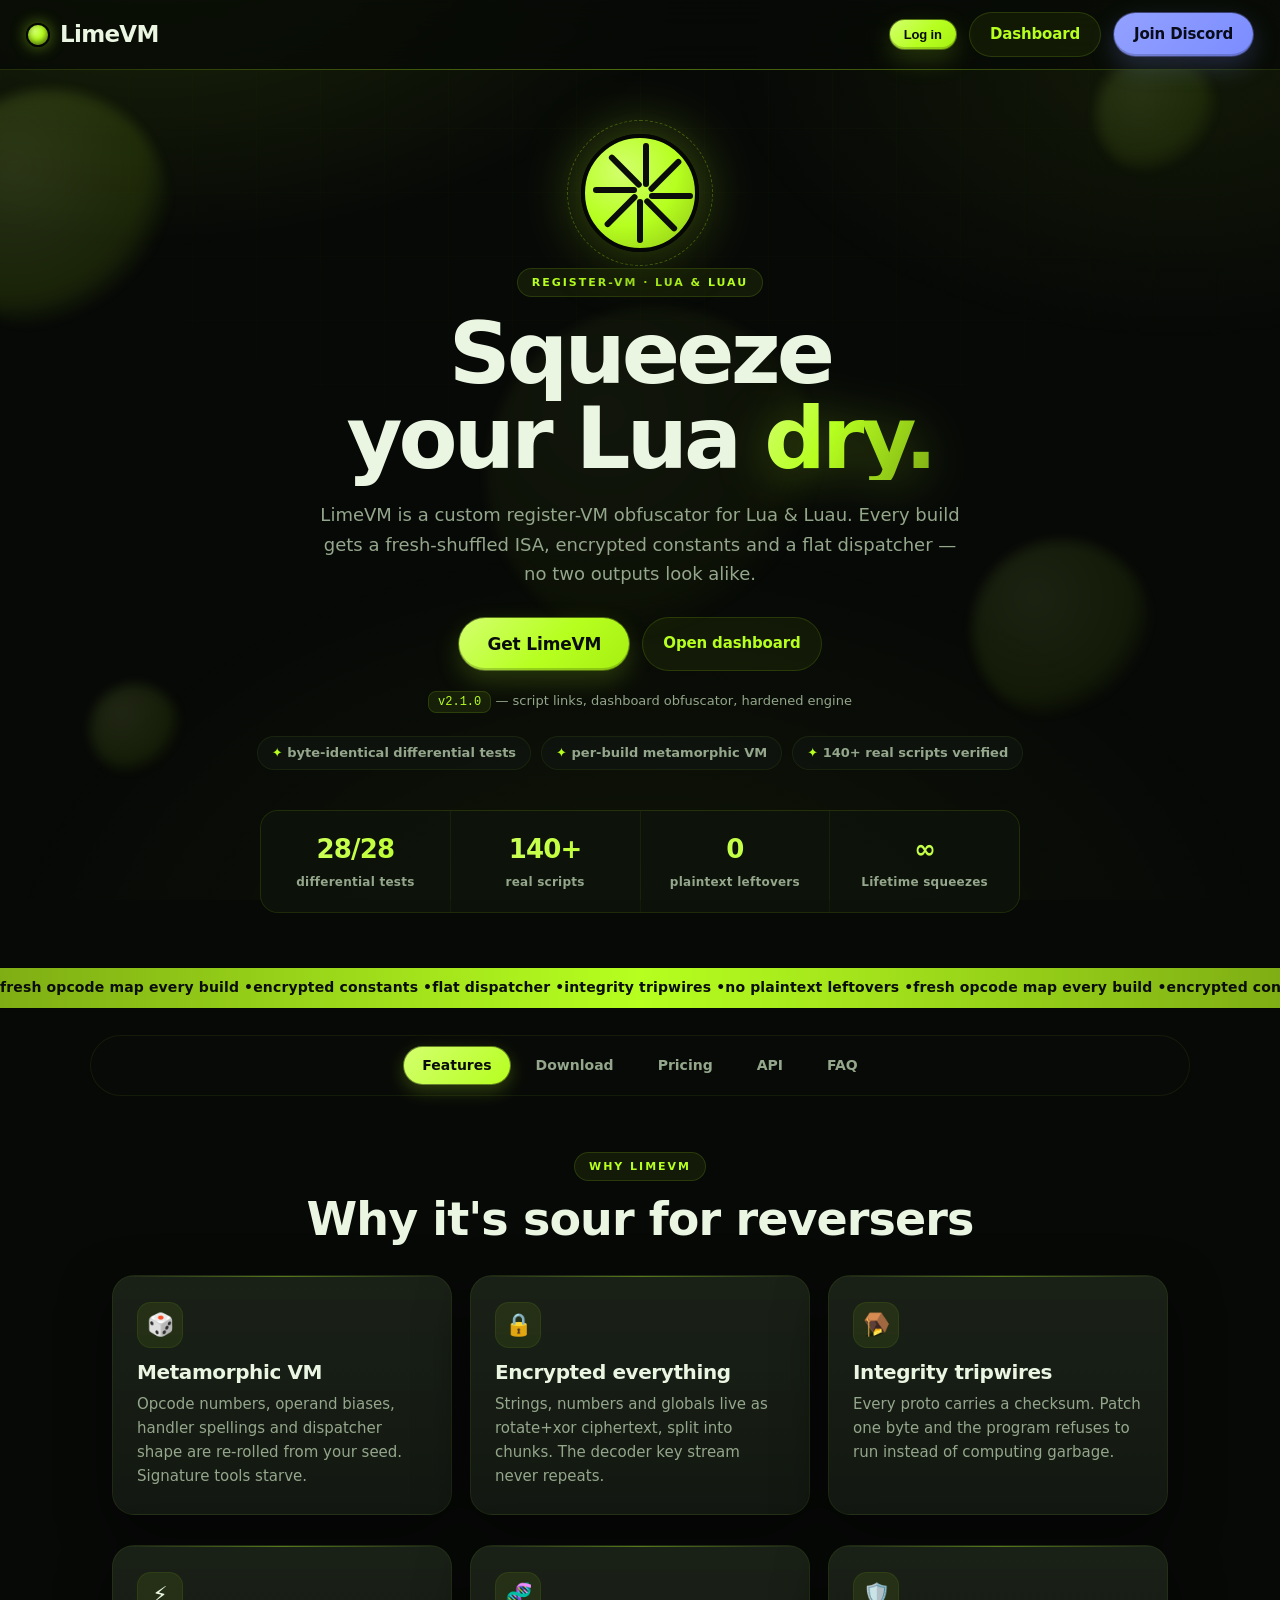
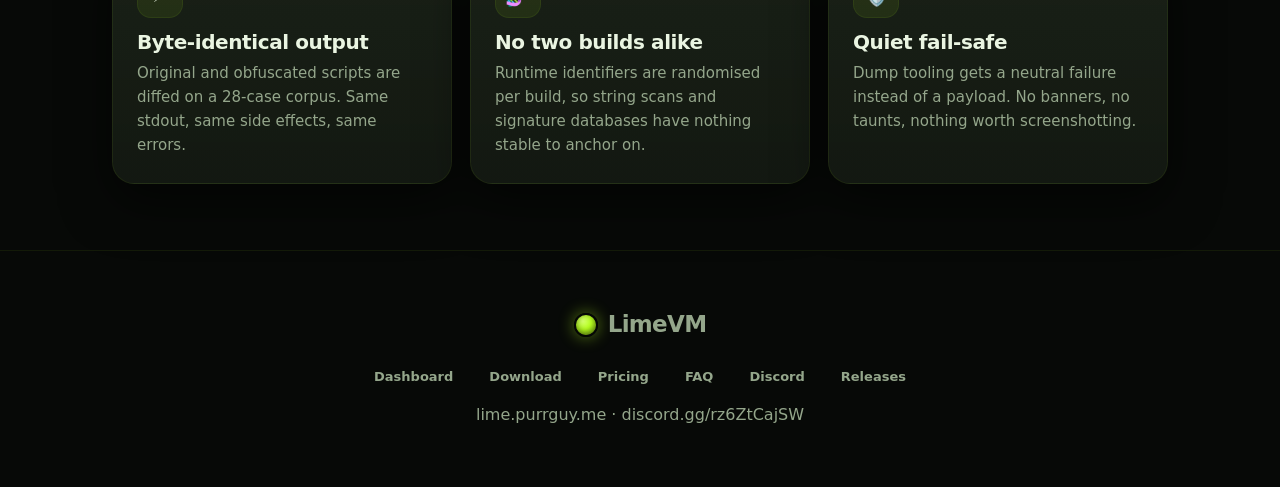
==== commit dce03b02: "Visual refresh: glass lime theme, hero stats, pricing with unlimited Lifetime, new lime.purrguy.me d" ====
--- a/index.html
+++ b/index.html
@@ -4,6 +4,12 @@
 <meta charset="UTF-8">
 <meta name="viewport" content="width=device-width, initial-scale=1.0">
 <meta name="description" content="LimeVM — a custom register-VM obfuscator for Lua and Luau. Fresh-shuffled ISA, encrypted constants and a flat dispatcher in every build.">
+<meta name="theme-color" content="#070907">
+<meta property="og:title" content="LimeVM — Lua obfuscator with bite">
+<meta property="og:description" content="Register-VM obfuscation for Lua and Luau: per-build metamorphic ISA, encrypted constants, integrity tripwires.">
+<meta property="og:type" content="website">
+<meta property="og:url" content="https://lime.purrguy.me/">
+<link rel="canonical" href="https://lime.purrguy.me/">
 <title>LimeVM — Lua obfuscator with bite</title>
 <link rel="stylesheet" href="/style.css">
 </head>
@@ -21,6 +27,7 @@
   <div class="hero-lime" aria-hidden="true">
     <div class="slice"><i></i><i></i><i></i><i></i><i></i><i></i><i></i><i></i></div>
   </div>
+  <p><span class="eyebrow">Register-VM · Lua &amp; Luau</span></p>
   <h1>Squeeze your Lua <span class="hl">dry.</span></h1>
   <p class="sub">LimeVM is a custom register-VM obfuscator for Lua &amp; Luau.
      Every build gets a fresh-shuffled ISA, encrypted constants and a flat
@@ -29,11 +36,17 @@
     <a class="btn big" href="#/download">Get LimeVM</a>
     <a class="btn ghost" href="dashboard.html">Open dashboard</a>
   </div>
-  <p class="verline"><code>v2.1.0</code> <span class="dim">— script links, dashboard obfuscator, fixed engine</span></p>
+  <p class="verline"><code>v2.1.0</code> <span class="dim">— script links, dashboard obfuscator, hardened engine</span></p>
   <div class="badges">
     <span>byte-identical differential tests</span>
     <span>per-build metamorphic VM</span>
     <span>140+ real scripts verified</span>
+  </div>
+  <div class="stats reveal">
+    <div class="stat"><b>28/28</b><span>differential tests</span></div>
+    <div class="stat"><b>140+</b><span>real scripts</span></div>
+    <div class="stat"><b>0</b><span>plaintext leftovers</span></div>
+    <div class="stat"><b>∞</b><span>Lifetime squeezes</span></div>
   </div>
 </section>
 
@@ -55,9 +68,14 @@
   <p class="center"><span class="eyebrow">Why LimeVM</span></p>
   <h2>Why it's sour for reversers</h2>
   <div class="cards">
-    <div class="card"><div class="emoji">🎲</div><h3>Metamorphic VM</h3><p>Opcode numbers, operand biases, handler spellings and dispatcher shape are re-rolled from your seed. Signature tools starve.</p></div>
-    <div class="card"><div class="emoji">🔒</div><h3>Encrypted everything</h3><p>Strings, numbers and globals live as rotate+xor ciphertext, split into chunks. The decoder key stream never repeats.</p></div>
-    <div class="card"><div class="emoji">🪤</div><h3>Integrity tripwires</h3><p>Every proto carries a checksum. Patch one byte and the program refuses to run instead of computing garbage.</p></div>
+    <div class="card reveal"><div class="emoji">🎲</div><h3>Metamorphic VM</h3><p>Opcode numbers, operand biases, handler spellings and dispatcher shape are re-rolled from your seed. Signature tools starve.</p></div>
+    <div class="card reveal"><div class="emoji">🔒</div><h3>Encrypted everything</h3><p>Strings, numbers and globals live as rotate+xor ciphertext, split into chunks. The decoder key stream never repeats.</p></div>
+    <div class="card reveal"><div class="emoji">🪤</div><h3>Integrity tripwires</h3><p>Every proto carries a checksum. Patch one byte and the program refuses to run instead of computing garbage.</p></div>
+  </div>
+  <div class="cards">
+    <div class="card reveal"><div class="emoji">⚡</div><h3>Byte-identical output</h3><p>Original and obfuscated scripts are diffed on a 28-case corpus. Same stdout, same side effects, same errors.</p></div>
+    <div class="card reveal"><div class="emoji">🧬</div><h3>No two builds alike</h3><p>Runtime identifiers are randomised per build, so string scans and signature databases have nothing stable to anchor on.</p></div>
+    <div class="card reveal"><div class="emoji">🛡️</div><h3>Quiet fail-safe</h3><p>Dump tooling gets a neutral failure instead of a payload. No banners, no taunts, nothing worth screenshotting.</p></div>
   </div>
 </section>
 
@@ -65,7 +83,7 @@
   <p class="center"><span class="eyebrow">Download</span></p>
   <h2>Grab the app</h2>
   <p class="center dim">Windows GUI: dashboard, history, themes, Discord login. Free accounts obfuscate up to 3000 chars per script. No install — download and run.</p>
-  <div class="dl-card">
+  <div class="dl-card reveal">
     <div class="dl-ver" id="dl-ver">LimeVM v2.1.0</div>
     <div class="cta-row">
       <a class="btn big" id="dl-btn" href="download.html">Download page</a>
@@ -74,9 +92,9 @@
     <p class="note">Windows 10/11 · ~13MB single file · <span id="dl-sha">sha256 on the download page</span></p>
   </div>
   <div class="steps">
-    <div class="card"><h3>1. Download</h3><p>Grab the exe from GitHub or Discord. One file, nothing to install.</p></div>
-    <div class="card"><h3>2. Make an account</h3><p>Register in the app (or up top on this site) — even free runs need one.</p></div>
-    <div class="card"><h3>3. Squeeze</h3><p>Paste Lua, hit Obfuscate. Paid tiers unlock unlimited size + presets.</p></div>
+    <div class="card reveal"><h3>1. Download</h3><p>Grab the exe from GitHub or Discord. One file, nothing to install.</p></div>
+    <div class="card reveal"><h3>2. Make an account</h3><p>Register in the app (or up top on this site) — even free runs need one.</p></div>
+    <div class="card reveal"><h3>3. Squeeze</h3><p>Paste Lua, hit Obfuscate. Lifetime unlocks unlimited size and unlimited runs.</p></div>
   </div>
 </section>
 
@@ -84,11 +102,40 @@
   <p class="center"><span class="eyebrow">Pricing</span></p>
   <h2>Pick your ripeness</h2>
   <div class="cards">
-    <div class="card"><h3>Basic</h3><div class="price">?</div><p>Core VM obfuscator, GUI app, community support on Discord.</p><a class="btn" href="https://discord.gg/rz6ZtCajSW" target="_blank" rel="noopener">Buy on Discord</a></div>
-    <div class="card hot"><div class="pop">MOST SQUEEZED</div><h3>Pro</h3><div class="price">?</div><p>Everything in Basic, plus max-strength presets, CLI, priority seeds and updates.</p><a class="btn" href="https://discord.gg/rz6ZtCajSW" target="_blank" rel="noopener">Buy on Discord</a></div>
-    <div class="card"><h3>Lifetime</h3><div class="price">?</div><p>Pay once. Every future LimeVM version, forever. Never expires.</p><a class="btn" href="https://discord.gg/rz6ZtCajSW" target="_blank" rel="noopener">Buy on Discord</a></div>
+    <div class="card reveal">
+      <h3>Basic</h3><div class="price">?</div>
+      <p>Core VM obfuscator, GUI app and community support.</p>
+      <ul class="feature-list">
+        <li>Full metamorphic engine</li>
+        <li>20 obfuscations / day</li>
+        <li>Windows app + dashboard</li>
+      </ul>
+      <a class="btn ghost" href="https://discord.gg/rz6ZtCajSW" target="_blank" rel="noopener">Buy on Discord</a>
+    </div>
+    <div class="card reveal">
+      <h3>Pro</h3><div class="price">?</div>
+      <p>Everything in Basic, plus the power-user tools.</p>
+      <ul class="feature-list">
+        <li>Max-strength presets</li>
+        <li>CLI + priority seeds</li>
+        <li>Priority support</li>
+      </ul>
+      <a class="btn ghost" href="https://discord.gg/rz6ZtCajSW" target="_blank" rel="noopener">Buy on Discord</a>
+    </div>
+    <div class="card hot reveal">
+      <div class="pop">BEST VALUE</div>
+      <h3>Lifetime</h3><div class="price">?</div>
+      <p>Pay once. Every future LimeVM version, forever.</p>
+      <ul class="feature-list">
+        <li><b>Unlimited</b> obfuscations — no daily cap</li>
+        <li>Every future version included</li>
+        <li>All presets, CLI and priority seeds</li>
+        <li>Never expires</li>
+      </ul>
+      <a class="btn" href="https://discord.gg/rz6ZtCajSW" target="_blank" rel="noopener">Buy on Discord</a>
+    </div>
   </div>
-  <p class="note">Prices set on Discord for now — online checkout (maybe FunPay) comes later.</p>
+  <p class="note">Prices set on Discord for now — online checkout (maybe FunPay) comes later. Lifetime never resets to a daily limit.</p>
 </section>
 
 <section class="panel" data-panel="api" hidden>
@@ -99,17 +146,20 @@
   <div class="win"><div class="bar"><i></i><i></i><i></i><span>obfuscate.sh</span></div><pre id="api-doc2"></pre></div>
   <div class="win"><div class="bar"><i></i><i></i><i></i><span>fetch.lua</span></div><pre id="api-doc3"></pre></div>
   <div class="win"><div class="bar"><i></i><i></i><i></i><span>private-api.sh</span></div><pre id="api-doc4"></pre></div>
-  <p class="note">Short links: free 3/day, 5-day expiry · paid 20/day, never expire · same script twice returns the existing link · <code>GET /s/&lt;slug&gt;</code> serves raw Lua · dashboard obfuscator: 300k chars, 2/day.<br><b>Private API</b> <code>POST /api/v2/obfuscate</code>: Bearer key, no daily quota, up to 1M chars, raw or JSON body.</p>
+  <p class="note">Short links: free 3/day, 5-day expiry · paid 20/day, never expire · same script twice returns the existing link · <code>GET /s/&lt;slug&gt;</code> serves raw Lua · dashboard obfuscator: 300k chars, 2/day (unlimited on Lifetime).<br><b>Private API</b> <code>POST /api/v2/obfuscate</code>: Bearer key, no daily quota, up to 1M chars, raw or JSON body.</p>
 </section>
 
 <section class="panel" data-panel="faq" hidden>
   <p class="center"><span class="eyebrow">FAQ</span></p>
   <h2>Sour questions</h2>
-  <details><summary>Will my script still run exactly the same?</summary><p>Yes. Every release passes 28 differential test cases (original vs obfuscated, byte-identical stdout) plus 140+ real-world scripts.</p></details>
-  <details><summary>Can anyone reverse it?</summary><p>Honest answer: a determined expert with dynamic analysis can eventually lift any client-side VM. LimeVM's job is making that cost weeks instead of minutes — fresh ISA per build, encrypted constants, tripwires.</p></details>
-  <details><summary>How do accounts and activation work?</summary><p>Make a free account here or in the app (username + password, Discord linking supported). Buy a tier on Discord and staff activate you — your app and site both unlock. License files still work for offline-first setups.</p></details>
-  <details><summary>Does it work offline?</summary><p>Yes. Licenses verify offline for 14 days between check-ins; obfuscation itself never needs the internet.</p></details>
-  <details><summary>Is there really a free Discord obfuscator?</summary><p>Yes — <b>/obfuscate</b> in the Discord server, once per day, up to 3000 chars. Same engine, nerfed demo preset.</p></details>
+  <div class="faq">
+    <details><summary>Will my script still run exactly the same?</summary><p>Yes. Every release passes 28 differential test cases (original vs obfuscated, byte-identical stdout) plus 140+ real-world scripts.</p></details>
+    <details><summary>Can anyone reverse it?</summary><p>Honest answer: a determined expert with dynamic analysis can eventually lift any client-side VM. LimeVM's job is making that cost weeks instead of minutes — fresh ISA per build, encrypted constants, tripwires.</p></details>
+    <details><summary>How do accounts and activation work?</summary><p>Make a free account here or in the app (username + password, Discord linking supported). Buy a tier on Discord and staff activate you — your app and site both unlock. License files still work for offline-first setups.</p></details>
+    <details><summary>What does Lifetime actually include?</summary><p>Unlimited obfuscations with no daily cap, every future LimeVM version, all presets, CLI access and priority seeds. It never expires and never drops back to a daily limit.</p></details>
+    <details><summary>Does it work offline?</summary><p>Yes. Licenses verify offline for 14 days between check-ins; obfuscation itself never needs the internet.</p></details>
+    <details><summary>Is there really a free Discord obfuscator?</summary><p>Yes — <b>/obfuscate</b> in the Discord server, once per day, up to 3000 chars. Same engine, nerfed demo preset.</p></details>
+  </div>
 </section>
 </main>
 
@@ -123,7 +173,7 @@
     <a href="https://discord.gg/rz6ZtCajSW" target="_blank" rel="noopener">Discord</a>
     <a href="https://github.com/purrguy/LimeVM-App/releases" target="_blank" rel="noopener">Releases</a>
   </div>
-  <p>lime.greedyhudzell.xyz · <a href="https://discord.gg/rz6ZtCajSW" target="_blank" rel="noopener">discord.gg/rz6ZtCajSW</a></p>
+  <p>lime.purrguy.me · <a href="https://discord.gg/rz6ZtCajSW" target="_blank" rel="noopener">discord.gg/rz6ZtCajSW</a></p>
 </footer>
 
 <div class="modal-back" id="auth-modal" hidden>
--- a/style.css
+++ b/style.css
@@ -1,121 +1,232 @@
+/* ==========================================================================
+   LimeVM — v2.2 visual refresh
+   Same lime palette, tighter type scale, glass surfaces, softer glow.
+   Every legacy class used by app.js / dashboard.js / the docs is kept.
+   ========================================================================== */
+
 :root {
-  --bg: #0c0e0c;
-  --panel: #141714;
-  --card: #181d18;
+  --bg: #070907;
+  --bg-2: #0a0d09;
+  --panel: #10140f;
+  --card: #141a13;
+  --card-2: #182015;
   --lime: #b6ff1f;
+  --lime-soft: #d3ff6e;
   --lime-dim: #7fae14;
-  --fg: #e8f3df;
-  --dim: #93a48a;
+  --fg: #eaf5e2;
+  --dim: #94a68b;
   --pink: #ff7ad9;
-  --thick: 3px solid #0a0c0a;
-}
+  --blue: #7b8cff;
+  --line: rgba(182, 255, 31, .14);
+  --line-soft: rgba(182, 255, 31, .07);
+  --glass: rgba(17, 22, 15, .72);
+  --thick: 2px solid #050705;
+  --radius: 22px;
+  --shadow: 0 18px 50px rgba(0, 0, 0, .55);
+  --font: ui-sans-serif, "Segoe UI Variable Display", "Segoe UI", system-ui,
+          -apple-system, Roboto, Helvetica, Arial, sans-serif;
+  --mono: "Cascadia Code", "JetBrains Mono", Consolas, ui-monospace, monospace;
+}
+
 * { box-sizing: border-box; margin: 0; padding: 0; overflow-wrap: break-word; }
-::selection { background: var(--lime); color: #0c0e0c; }
+html { scroll-behavior: smooth; }
+
 body {
   background: var(--bg);
   color: var(--fg);
-  font-family: 'Trebuchet MS', 'Segoe UI', sans-serif;
+  font-family: var(--font);
+  line-height: 1.55;
   overflow-x: hidden;
-  line-height: 1.5;
-}
-::-webkit-scrollbar { width: 12px; }
-::-webkit-scrollbar-track { background: var(--bg); }
-::-webkit-scrollbar-thumb { background: var(--lime-dim); border-radius: 8px; border: 3px solid var(--bg); }
-a { color: var(--lime); }
-button:focus-visible, a:focus-visible, input:focus-visible, textarea:focus-visible {
+  -webkit-font-smoothing: antialiased;
+  text-rendering: optimizeLegibility;
+}
+
+/* soft depth: two lime glows + a faint technical grid */
+body::before {
+  content: '';
+  position: fixed; inset: 0; z-index: 0; pointer-events: none;
+  background:
+    radial-gradient(900px 520px at 12% -8%, rgba(182, 255, 31, .13), transparent 62%),
+    radial-gradient(760px 480px at 92% 6%, rgba(127, 174, 20, .10), transparent 60%),
+    radial-gradient(1000px 700px at 50% 110%, rgba(182, 255, 31, .06), transparent 65%);
+}
+body::after {
+  content: '';
+  position: fixed; inset: 0; z-index: 0; pointer-events: none; opacity: .5;
+  background-image:
+    linear-gradient(rgba(182, 255, 31, .035) 1px, transparent 1px),
+    linear-gradient(90deg, rgba(182, 255, 31, .035) 1px, transparent 1px);
+  background-size: 64px 64px;
+  -webkit-mask-image: radial-gradient(1200px 800px at 50% 0%, #000 20%, transparent 78%);
+          mask-image: radial-gradient(1200px 800px at 50% 0%, #000 20%, transparent 78%);
+}
+
+::selection { background: var(--lime); color: #0a0d09; }
+
+::-webkit-scrollbar { width: 12px; height: 12px; }
+::-webkit-scrollbar-track { background: #050705; }
+::-webkit-scrollbar-thumb {
+  background: #28331f; border-radius: 10px;
+  border: 3px solid #050705;
+}
+::-webkit-scrollbar-thumb:hover { background: var(--lime-dim); }
+
+a { color: var(--lime); text-decoration-thickness: 1px; }
+a:hover { color: var(--lime-soft); }
+button:focus-visible, a:focus-visible, input:focus-visible,
+textarea:focus-visible, select:focus-visible {
   outline: 2px solid var(--lime); outline-offset: 2px;
 }
-/* floating lime blobs */
+h1, h2, h3 { line-height: 1.08; letter-spacing: -.02em; }
+h2 { font-size: clamp(30px, 4.6vw, 46px); font-weight: 800; text-align: center; }
+h3 { font-weight: 700; }
+
+/* floating lime orbs */
+.blobs { position: fixed; inset: 0; z-index: 0; pointer-events: none; overflow: hidden; }
 .blobs span {
-  position: fixed; border-radius: 50%; z-index: 0; opacity: .14;
-  background: radial-gradient(circle at 35% 35%, var(--lime), var(--lime-dim));
-  animation: float 9s ease-in-out infinite;
-}
-.blobs span:nth-child(1) { width: 180px; height: 180px; left: -50px; top: 12%; }
-.blobs span:nth-child(2) { width: 90px; height: 90px; right: 6%; top: 8%; animation-delay: -2s; }
-.blobs span:nth-child(3) { width: 130px; height: 130px; right: 12%; top: 64%; animation-delay: -5s; }
-.blobs span:nth-child(4) { width: 70px; height: 70px; left: 8%; top: 78%; animation-delay: -3s; }
-.blobs span:nth-child(5) { width: 220px; height: 220px; left: 40%; top: 42%; animation-delay: -7s; opacity: .07; }
+  position: absolute; border-radius: 50%; opacity: .16;
+  background: radial-gradient(circle at 35% 32%, var(--lime-soft), var(--lime-dim) 58%, transparent 72%);
+  filter: blur(6px);
+  animation: float 12s ease-in-out infinite;
+}
+.blobs span:nth-child(1) { width: 240px; height: 240px; left: -70px; top: 10%; }
+.blobs span:nth-child(2) { width: 120px; height: 120px; right: 5%; top: 6%; animation-delay: -3s; opacity: .12; }
+.blobs span:nth-child(3) { width: 180px; height: 180px; right: 10%; top: 60%; animation-delay: -6s; opacity: .10; }
+.blobs span:nth-child(4) { width: 90px; height: 90px; left: 7%; top: 76%; animation-delay: -4s; opacity: .12; }
+.blobs span:nth-child(5) { width: 340px; height: 340px; left: 38%; top: 34%; animation-delay: -9s; opacity: .05; }
 @keyframes float {
   0%, 100% { transform: translateY(0) rotate(0deg); }
-  50% { transform: translateY(-34px) rotate(14deg); }
-}
-header.nav, section, footer { position: relative; z-index: 1; }
-/* nav */
+  50% { transform: translateY(-36px) rotate(12deg); }
+}
+
+header.nav, section, footer, main { position: relative; z-index: 1; }
+
+/* ---------------------------------------------------------------- nav --- */
 header.nav {
-  display: flex; align-items: center; gap: 14px; row-gap: 10px; flex-wrap: wrap;
-  padding: 14px 28px; width: 100%; max-width: none; margin: 0;
+  display: flex; align-items: center; gap: 12px; row-gap: 10px; flex-wrap: wrap;
+  padding: 12px 26px; width: 100%; margin: 0;
   position: sticky; top: 0; z-index: 30;
-  background: rgba(12, 14, 12, .82);
-  backdrop-filter: blur(10px); -webkit-backdrop-filter: blur(10px);
-  border-bottom: var(--thick);
+  background: rgba(7, 9, 7, .78);
+  backdrop-filter: blur(16px) saturate(140%);
+  -webkit-backdrop-filter: blur(16px) saturate(140%);
+  border-bottom: 1px solid var(--line);
+}
+header.nav::after {
+  content: ''; position: absolute; left: 0; right: 0; bottom: -1px; height: 1px;
+  background: linear-gradient(90deg, transparent, var(--lime-dim), transparent);
+  opacity: .5;
 }
 header.nav .logo { margin-right: auto; }
-.eyebrow {
-  display: inline-block; font-size: 13px; font-weight: 900; letter-spacing: 3px;
-  text-transform: uppercase; color: var(--lime);
-  border: 2px solid var(--lime-dim); border-radius: 999px;
-  padding: 5px 16px; margin-bottom: 14px;
-}
-.logo { font-size: 26px; font-weight: 900; display: flex; align-items: center; gap: 10px; white-space: nowrap; }
-.lime-dot {
-  width: 26px; height: 26px; border-radius: 50%; display: inline-block; flex-shrink: 0;
-  background: radial-gradient(circle at 35% 35%, var(--lime), var(--lime-dim));
-  border: var(--thick); animation: spin 7s linear infinite;
+header.nav nav { display: flex; gap: 20px; margin-left: auto; }
+header.nav nav a {
+  color: var(--dim); text-decoration: none; font-weight: 600; font-size: 15px;
+  transition: color .15s;
+}
+header.nav nav a:hover { color: var(--lime); }
+
+.logo {
+  font-size: 23px; font-weight: 800; letter-spacing: -.03em;
+  display: flex; align-items: center; gap: 10px; white-space: nowrap;
+}
+.logo i, .lime-dot {
+  width: 24px; height: 24px; border-radius: 50%; display: inline-block; flex-shrink: 0;
+  background: radial-gradient(circle at 34% 30%, var(--lime-soft), var(--lime) 45%, var(--lime-dim) 100%);
+  box-shadow: 0 0 16px rgba(182, 255, 31, .45), inset 0 -2px 6px rgba(0, 0, 0, .45);
+  border: 2px solid #050705;
+  animation: spin 9s linear infinite;
 }
 @keyframes spin { to { transform: rotate(360deg); } }
-header.nav nav { display: flex; gap: 18px; margin-left: auto; }
-header.nav nav a { color: var(--dim); text-decoration: none; font-weight: 700; }
-header.nav nav a:hover { color: var(--lime); }
-/* buttons */
+
+/* ------------------------------------------------------------- buttons --- */
 .btn {
-  display: inline-block; background: var(--lime); color: #0c0e0c;
-  font-weight: 900; text-decoration: none; padding: 10px 22px;
-  border-radius: 999px; border: var(--thick);
-  box-shadow: 4px 4px 0 #000; transition: transform .12s, box-shadow .12s;
-  cursor: pointer; font-size: 16px;
-}
-.btn:hover { transform: translate(-2px, -2px) rotate(-1deg); box-shadow: 6px 6px 0 #000; }
-.btn:active { transform: translate(2px, 2px); box-shadow: 1px 1px 0 #000; }
-.btn.big { font-size: 19px; padding: 14px 34px; }
-.btn.ghost { background: transparent; color: var(--lime); box-shadow: 4px 4px 0 var(--lime-dim); }
-.btn.discord { background: #7b8cff; }
-.btn:disabled { filter: grayscale(1); cursor: not-allowed; transform: none; }
-/* hero */
-.hero { text-align: center; padding: 56px 20px 64px; max-width: 860px; margin: 0 auto; }
+  display: inline-flex; align-items: center; justify-content: center; gap: 8px;
+  background: linear-gradient(135deg, var(--lime-soft), var(--lime) 55%, #a6ef12);
+  color: #0a0d09; font-weight: 800; font-size: 15px; letter-spacing: -.01em;
+  text-decoration: none; padding: 10px 20px; border: 1px solid rgba(0, 0, 0, .55);
+  border-radius: 999px; cursor: pointer; white-space: nowrap;
+  box-shadow: 0 10px 26px rgba(182, 255, 31, .18), inset 0 -2px 0 rgba(0, 0, 0, .18);
+  transition: transform .14s ease, box-shadow .14s ease, filter .14s ease;
+}
+.btn:hover {
+  transform: translateY(-2px);
+  box-shadow: 0 14px 32px rgba(182, 255, 31, .3), inset 0 -2px 0 rgba(0, 0, 0, .18);
+  filter: brightness(1.04);
+}
+.btn:active { transform: translateY(1px); box-shadow: 0 6px 16px rgba(182, 255, 31, .22); }
+.btn.big { font-size: 17px; padding: 13px 28px; }
+.btn.small { font-size: 13px; padding: 7px 14px; }
+.btn.ghost {
+  background: rgba(182, 255, 31, .06); color: var(--lime);
+  border: 1px solid var(--line); box-shadow: none;
+}
+.btn.ghost:hover { background: rgba(182, 255, 31, .12); border-color: var(--lime-dim); }
+.btn.discord {
+  background: linear-gradient(135deg, #93a1ff, var(--blue));
+  color: #080b1a;
+  box-shadow: 0 10px 26px rgba(123, 140, 255, .22), inset 0 -2px 0 rgba(0, 0, 0, .18);
+}
+.btn:disabled { filter: grayscale(1) brightness(.7); cursor: not-allowed; transform: none; }
+
+.acct { display: flex; align-items: center; gap: 10px; min-width: 0; flex-wrap: wrap; }
+.acct .who {
+  color: var(--lime); font-weight: 700; font-size: 14px; white-space: nowrap;
+  overflow: hidden; text-overflow: ellipsis; max-width: 220px;
+}
+
+/* --------------------------------------------------------------- hero --- */
+.hero { text-align: center; padding: 64px 22px 54px; max-width: 980px; margin: 0 auto; }
 .hero h1 {
-  font-size: clamp(46px, 8vw, 88px); font-weight: 900; line-height: 1.0;
-  letter-spacing: -1.5px; text-wrap: balance;
-}
-.hero .verline { margin-top: 22px; font-size: 14px; }
-.hero .verline code {
-  background: var(--panel); border: 2px solid var(--lime-dim); color: var(--lime);
-  border-radius: 8px; padding: 3px 10px; font-family: Consolas, monospace;
+  font-size: clamp(46px, 8vw, 86px); font-weight: 800; line-height: .98;
+  letter-spacing: -.045em; text-wrap: balance;
 }
 .hl {
   color: var(--lime); display: inline-block;
-  animation: wiggle 2.4s ease-in-out infinite;
-}
-@keyframes wiggle { 0%, 100% { transform: rotate(-2deg); } 50% { transform: rotate(2deg) scale(1.04); } }
-.sub { color: var(--dim); font-size: 19px; margin: 18px auto 26px; max-width: 640px; }
-.cta-row { display: flex; gap: 16px; justify-content: center; flex-wrap: wrap; }
-.badges { display: flex; gap: 10px; justify-content: center; flex-wrap: wrap; margin-top: 26px; }
+  background: linear-gradient(120deg, var(--lime-soft), var(--lime) 40%, var(--lime-dim));
+  -webkit-background-clip: text; background-clip: text;
+  -webkit-text-fill-color: transparent;
+  filter: drop-shadow(0 6px 26px rgba(182, 255, 31, .3));
+}
+.sub {
+  color: var(--dim); font-size: 18px; margin: 20px auto 28px;
+  max-width: 640px; line-height: 1.65;
+}
+.hero .verline { margin-top: 20px; font-size: 13px; color: var(--dim); }
+.hero .verline code {
+  background: rgba(182, 255, 31, .08); border: 1px solid var(--line);
+  color: var(--lime); border-radius: 8px; padding: 3px 9px;
+  font-family: var(--mono); font-size: 12px;
+}
+.cta-row { display: flex; gap: 12px; justify-content: center; flex-wrap: wrap; }
+.cta-row.left { justify-content: flex-start; }
+.badges { display: flex; gap: 10px; justify-content: center; flex-wrap: wrap; margin-top: 24px; }
 .badges span {
-  background: var(--panel); border: 2px dashed var(--lime-dim); color: var(--lime);
-  border-radius: 999px; padding: 6px 16px; font-size: 14px; font-weight: 700;
-}
-/* lime slice mascot */
-.hero-lime { display: flex; justify-content: center; margin-bottom: 8px; }
+  background: rgba(16, 20, 15, .8); border: 1px solid var(--line-soft);
+  color: var(--dim); border-radius: 999px; padding: 6px 14px;
+  font-size: 13px; font-weight: 600;
+}
+.badges span::before { content: '✦ '; color: var(--lime); }
+
+/* hero mascot */
+.hero-lime { display: flex; justify-content: center; margin-bottom: 16px; }
 .slice {
-  width: 120px; height: 120px; border-radius: 50%;
-  background: var(--lime); border: 5px solid #0a0c0a;
-  position: relative; animation: bounce 2.2s ease-in-out infinite;
-  box-shadow: 6px 6px 0 #000;
-}
-@keyframes bounce { 0%, 100% { transform: translateY(0) rotate(-4deg); } 50% { transform: translateY(-18px) rotate(4deg); } }
+  width: 118px; height: 118px; border-radius: 50%;
+  background: radial-gradient(circle at 34% 30%, var(--lime-soft), var(--lime) 52%, #8fc417);
+  border: 4px solid #050705;
+  position: relative; animation: bounce 3s ease-in-out infinite;
+  box-shadow: 0 0 60px rgba(182, 255, 31, .35), 0 22px 40px rgba(0, 0, 0, .55);
+}
+.slice::after {
+  content: ''; position: absolute; inset: -18px; border-radius: 50%;
+  border: 1px dashed rgba(182, 255, 31, .28);
+  animation: spin 16s linear infinite reverse;
+}
+@keyframes bounce {
+  0%, 100% { transform: translateY(0) rotate(-4deg); }
+  50% { transform: translateY(-14px) rotate(4deg); }
+}
 .slice i {
-  position: absolute; left: 50%; top: 50%; width: 7px; height: 46px;
-  background: #0c0e0c; border-radius: 4px; transform-origin: 50% 0%;
+  position: absolute; left: 50%; top: 50%; width: 6px; height: 44px;
+  background: #0a0d09; border-radius: 4px; transform-origin: 50% 0%;
 }
 .slice i:nth-child(1) { transform: rotate(0deg) translate(-50%, 6px); }
 .slice i:nth-child(2) { transform: rotate(45deg) translate(-50%, 6px); }
@@ -125,291 +236,380 @@
 .slice i:nth-child(6) { transform: rotate(225deg) translate(-50%, 6px); }
 .slice i:nth-child(7) { transform: rotate(270deg) translate(-50%, 6px); }
 .slice i:nth-child(8) { transform: rotate(315deg) translate(-50%, 6px); }
-/* marquee */
-.marquee { overflow: hidden; background: var(--lime); border-top: var(--thick); border-bottom: var(--thick); }
-.track { display: inline-flex; white-space: nowrap; animation: slide 22s linear infinite; }
-.track span { color: #0c0e0c; font-weight: 900; padding: 10px 0; font-size: 17px; }
+
+/* stat strip */
+.stats {
+  display: grid; grid-template-columns: repeat(4, minmax(0, 1fr));
+  gap: 1px; max-width: 760px; margin: 40px auto 0;
+  background: var(--line-soft); border: 1px solid var(--line-soft);
+  border-radius: 18px; overflow: hidden; text-align: center;
+}
+.stat { background: rgba(12, 16, 11, .82); padding: 18px 12px; }
+.stat b {
+  display: block; font-size: 26px; font-weight: 800; letter-spacing: -.03em;
+  background: linear-gradient(120deg, var(--lime-soft), var(--lime));
+  -webkit-background-clip: text; background-clip: text;
+  -webkit-text-fill-color: transparent;
+}
+.stat span { font-size: 12px; color: var(--dim); font-weight: 600; letter-spacing: .02em; }
+
+/* ------------------------------------------------------------ marquee --- */
+.marquee {
+  overflow: hidden; background: linear-gradient(90deg, var(--lime-dim), var(--lime), var(--lime-dim));
+  border-top: 1px solid #050705; border-bottom: 1px solid #050705;
+}
+.track { display: inline-flex; white-space: nowrap; animation: slide 26s linear infinite; }
+.track:hover { animation-play-state: paused; }
+.track span { color: #0a0d09; font-weight: 800; padding: 9px 0; font-size: 14px; letter-spacing: .01em; }
 @keyframes slide { to { transform: translateX(-50%); } }
-/* sections */
-section { max-width: 1100px; width: 100%; margin: 0 auto; padding: 64px 22px 20px; }
-h2 { font-size: clamp(30px, 5vw, 46px); font-weight: 900; text-align: center; margin-bottom: 8px; }
-.cards { display: grid; grid-template-columns: repeat(auto-fit, minmax(min(230px, 100%), 1fr)); gap: 20px; margin-top: 30px; }
+
+/* --------------------------------------------------------------- tabs --- */
+.tabs {
+  position: sticky; top: var(--nav-h, 0px); z-index: 20;
+  display: flex; gap: 6px; justify-content: center; flex-wrap: wrap;
+  max-width: 1100px; margin: 26px auto 0; padding: 10px 16px;
+  background: rgba(9, 12, 8, .9);
+  backdrop-filter: blur(14px); -webkit-backdrop-filter: blur(14px);
+  border: 1px solid var(--line-soft); border-radius: 999px;
+}
+.tabs a {
+  color: var(--dim); text-decoration: none; font-weight: 700; font-size: 14px;
+  padding: 8px 18px; border-radius: 999px; border: 1px solid transparent;
+  transition: color .15s, background .15s;
+}
+.tabs a:hover { color: var(--lime); background: rgba(182, 255, 31, .07); }
+.tabs a.active {
+  color: #0a0d09; background: linear-gradient(135deg, var(--lime-soft), var(--lime));
+  border-color: rgba(0, 0, 0, .5);
+  box-shadow: 0 6px 18px rgba(182, 255, 31, .22);
+}
+
+/* ----------------------------------------------------------- sections --- */
+section { max-width: 1100px; width: 100%; margin: 0 auto; padding: 56px 22px 16px; }
+.panel[hidden], .dpanel[hidden] { display: none; }
+.panel { scroll-margin-top: calc(var(--nav-h, 0px) + 90px); }
+.panel.solo { max-width: 880px; }
+.center { text-align: center; }
+.dim { color: var(--dim); }
+.left { color: var(--dim); font-weight: 600; }
+.note { text-align: center; color: var(--dim); margin-top: 22px; font-size: 14px; }
+.eyebrow {
+  display: inline-block; font-size: 11px; font-weight: 800; letter-spacing: .18em;
+  text-transform: uppercase; color: var(--lime);
+  background: rgba(182, 255, 31, .07);
+  border: 1px solid var(--line); border-radius: 999px;
+  padding: 5px 14px; margin-bottom: 14px;
+}
+h2.gap { margin-top: 46px; }
+
+.cards {
+  display: grid; grid-template-columns: repeat(auto-fit, minmax(min(240px, 100%), 1fr));
+  gap: 18px; margin-top: 30px;
+}
 .card {
-  background: linear-gradient(180deg, #1b211b 0%, var(--card) 60%);
-  border: var(--thick); border-radius: 22px;
-  padding: 26px 22px; box-shadow: 6px 6px 0 #000;
-  transition: transform .15s, box-shadow .15s;
-  position: relative; overflow: hidden;
+  background:
+    linear-gradient(180deg, rgba(30, 38, 26, .55), rgba(18, 23, 16, .65)),
+    var(--card);
+  border: 1px solid var(--line-soft); border-radius: var(--radius);
+  padding: 26px 24px; position: relative; overflow: hidden;
+  box-shadow: var(--shadow);
+  transition: transform .18s ease, border-color .18s ease, box-shadow .18s ease;
 }
 .card::before {
-  content: ''; position: absolute; top: 0; left: 22px; right: 22px; height: 3px;
-  background: var(--lime-dim); border-radius: 0 0 4px 4px; opacity: .55;
-}
-.card:hover { transform: translateY(-6px) rotate(-.6deg); box-shadow: 8px 10px 0 #000; }
-.card .emoji { font-size: 38px; }
-.card h3 { margin: 10px 0 8px; font-size: 22px; }
-.card p { color: var(--dim); line-height: 1.55; }
-.card .price { font-size: 40px; font-weight: 900; color: var(--lime); margin: 6px 0 10px; }
-.card .btn { margin-top: 14px; }
-.card.hot { background: #1d2412; outline: 3px solid var(--lime); position: relative; overflow: visible; z-index: 2; }
+  content: ''; position: absolute; top: 0; left: 0; right: 0; height: 1px;
+  background: linear-gradient(90deg, transparent, rgba(182, 255, 31, .5), transparent);
+  opacity: .8;
+}
+.card:hover {
+  transform: translateY(-5px); border-color: var(--line);
+  box-shadow: 0 24px 60px rgba(0, 0, 0, .6), 0 0 0 1px rgba(182, 255, 31, .08);
+}
+.card .emoji {
+  font-size: 22px; width: 46px; height: 46px; border-radius: 14px;
+  display: flex; align-items: center; justify-content: center;
+  background: rgba(182, 255, 31, .08); border: 1px solid var(--line-soft);
+  margin-bottom: 14px;
+}
+.card h3 { margin: 0 0 8px; font-size: 20px; }
+.card p { color: var(--dim); line-height: 1.6; font-size: 15px; }
+.card .price {
+  font-size: 40px; font-weight: 800; letter-spacing: -.04em; margin: 4px 0 12px;
+  background: linear-gradient(120deg, var(--lime-soft), var(--lime) 50%, var(--lime-dim));
+  -webkit-background-clip: text; background-clip: text;
+  -webkit-text-fill-color: transparent;
+}
+.card .btn { margin-top: 18px; }
+.card.hot {
+  background:
+    linear-gradient(180deg, rgba(46, 60, 24, .55), rgba(20, 27, 12, .75)),
+    var(--card);
+  border-color: rgba(182, 255, 31, .45);
+  box-shadow: 0 24px 60px rgba(0, 0, 0, .6), 0 0 40px rgba(182, 255, 31, .12);
+  overflow: visible;
+}
 .pop {
-  position: absolute; top: -16px; left: 50%; transform: translateX(-50%) rotate(-2deg);
-  background: var(--pink); color: #0c0e0c; font-weight: 900; font-size: 13px;
-  padding: 4px 14px; border-radius: 999px; border: var(--thick); white-space: nowrap;
-  z-index: 5; box-shadow: 3px 3px 0 #000;
-}
-.note { text-align: center; color: var(--dim); margin-top: 22px; }
-/* code windows */
+  position: absolute; top: -13px; left: 50%; transform: translateX(-50%) rotate(-2deg);
+  background: var(--pink); color: #0a0d09; font-weight: 800; font-size: 11px;
+  letter-spacing: .06em; padding: 4px 12px; border-radius: 999px;
+  border: 1px solid rgba(0, 0, 0, .5); white-space: nowrap; z-index: 5;
+  box-shadow: 0 8px 22px rgba(255, 122, 217, .3);
+}
+.feature-list { list-style: none; display: grid; gap: 7px; margin: 12px 0 0; }
+.feature-list li { color: var(--dim); font-size: 14px; padding-left: 20px; position: relative; }
+.feature-list li::before {
+  content: '✦'; position: absolute; left: 0; top: 0; color: var(--lime); font-size: 12px;
+}
+
+/* --------------------------------------------------------- code windows --- */
 .code-grid { display: grid; grid-template-columns: 1fr auto 1fr; gap: 16px; align-items: center; margin-top: 30px; }
-@media (max-width: 800px) { .code-grid { grid-template-columns: 1fr; } .arrow { transform: rotate(90deg); text-align: center; } }
-.arrow { font-size: 40px; color: var(--lime); font-weight: 900; }
+.arrow { font-size: 30px; color: var(--lime); font-weight: 800; }
 .win {
-  background: #0a0c0a; border: var(--thick); border-radius: 18px;
-  overflow: hidden; box-shadow: 6px 6px 0 #000;
-}
-.win .bar { background: var(--panel); padding: 10px 14px; display: flex; gap: 7px; align-items: center; }
-.win .bar i { width: 12px; height: 12px; border-radius: 50%; background: #3a423a; }
+  background: #060806; border: 1px solid var(--line-soft); border-radius: 16px;
+  overflow: hidden; box-shadow: var(--shadow);
+}
+.win .bar {
+  background: rgba(20, 26, 18, .9); padding: 10px 14px;
+  display: flex; gap: 7px; align-items: center;
+  border-bottom: 1px solid var(--line-soft);
+}
+.win .bar i { width: 11px; height: 11px; border-radius: 50%; background: #2c3528; }
 .win .bar i:nth-child(1) { background: #ff5f57; }
 .win .bar i:nth-child(2) { background: #febc2e; }
 .win .bar i:nth-child(3) { background: #28c840; }
 .win .bar span {
-  margin-left: 8px; color: var(--dim); font-size: 13px; font-family: Consolas, monospace;
+  margin-left: 8px; color: var(--dim); font-size: 12px; font-family: var(--mono);
   min-width: 0; flex: 1; overflow: hidden; text-overflow: ellipsis; white-space: nowrap;
 }
 .win pre {
-  padding: 18px; font-family: Consolas, monospace; font-size: 14px; line-height: 1.6;
-  min-height: 220px; white-space: pre-wrap; overflow-wrap: anywhere; color: var(--fg);
-}
-.tok-k { color: var(--pink); } .tok-s { color: var(--lime); } .tok-n { color: #7b8cff; } .tok-c { color: #5a6656; }
-/* demo-box is shared with the dashboard obfuscator */
+  padding: 18px; font-family: var(--mono); font-size: 13px; line-height: 1.7;
+  min-height: 200px; white-space: pre-wrap; overflow-wrap: anywhere;
+  color: #d9eccd; background: transparent;
+}
+.tok-k { color: var(--pink); }
+.tok-s { color: var(--lime); }
+.tok-n { color: var(--blue); }
+.tok-c { color: #5d6a58; }
+
+/* ------------------------------------------------------------- demo box --- */
 .demo-box { max-width: 720px; margin: 0 auto; display: grid; gap: 14px; }
 .demo-box textarea {
-  background: #0a0c0a; color: var(--fg); border: var(--thick); border-radius: 18px;
-  padding: 16px; font-family: Consolas, monospace; font-size: 14px; min-height: 130px;
-  resize: vertical; box-shadow: 6px 6px 0 #000;
-}
+  background: #060806; color: var(--fg); border: 1px solid var(--line-soft);
+  border-radius: 16px; padding: 16px; font-family: var(--mono); font-size: 13px;
+  line-height: 1.6; min-height: 130px; resize: vertical; width: 100%;
+  box-shadow: inset 0 2px 14px rgba(0, 0, 0, .45);
+}
+.demo-box textarea:focus { border-color: var(--lime-dim); outline: none; }
 .demo-box pre {
-  background: #0a0c0a; border: var(--thick); border-radius: 18px; padding: 16px;
-  font-family: Consolas, monospace; font-size: 13px; text-align: left;
-  min-height: 110px; white-space: pre-wrap; overflow-wrap: anywhere; color: var(--lime);
-}
-.left { color: var(--dim); font-weight: 700; }
-/* faq */
+  background: #060806; border: 1px solid var(--line-soft); border-radius: 16px;
+  padding: 16px; font-family: var(--mono); font-size: 12px; text-align: left;
+  min-height: 110px; white-space: pre-wrap; overflow-wrap: anywhere;
+  color: var(--lime); max-height: 360px; overflow: auto;
+}
+.demo-box.wide { max-width: none; }
+.demo-box input[type=text] {
+  background: #060806; color: var(--fg); border: 1px solid var(--line-soft);
+  border-radius: 12px; padding: 10px 14px; font-size: 14px; font-family: inherit;
+}
+
+/* ----------------------------------------------------------------- faq --- */
 .faq details {
-  background: var(--card); border: var(--thick); border-radius: 16px;
-  margin: 12px auto; max-width: 760px; padding: 16px 20px; box-shadow: 4px 4px 0 #000;
-}
-.faq summary { font-weight: 900; font-size: 18px; cursor: pointer; }
+  background: rgba(16, 21, 14, .7); border: 1px solid var(--line-soft);
+  border-radius: 16px; margin: 12px auto; max-width: 780px;
+  padding: 0 20px; box-shadow: none; transition: border-color .15s, background .15s;
+}
+.faq details[open] { border-color: var(--line); background: rgba(20, 27, 16, .8); }
+.faq summary {
+  font-weight: 700; font-size: 16px; cursor: pointer; padding: 16px 0;
+  list-style: none; display: flex; justify-content: space-between; gap: 16px;
+}
+.faq summary::-webkit-details-marker { display: none; }
+.faq summary::after { content: '+'; color: var(--lime); font-weight: 800; font-size: 18px; line-height: 1; }
+.faq details[open] summary::after { content: '−'; }
 .faq summary:hover { color: var(--lime); }
-.faq details p { color: var(--dim); margin-top: 10px; line-height: 1.6; }
-/* footer */
-footer { text-align: center; padding: 50px 20px 60px; color: var(--dim); }
+.faq details p { color: var(--dim); padding: 0 0 16px; line-height: 1.65; font-size: 15px; }
+
+/* ------------------------------------------------------------- download --- */
+.dl-card {
+  background:
+    linear-gradient(180deg, rgba(30, 38, 26, .5), rgba(17, 22, 15, .7)),
+    var(--card);
+  border: 1px solid var(--line-soft); border-radius: var(--radius);
+  box-shadow: var(--shadow); padding: 32px 26px;
+  max-width: 620px; margin: 26px auto; text-align: center;
+  display: grid; gap: 16px; justify-items: center;
+}
+.dl-ver { font-size: 30px; font-weight: 800; letter-spacing: -.03em; color: var(--lime); }
+.sha { font-size: 12px; color: var(--dim); text-align: center; }
+.sha code {
+  display: inline-block; margin-top: 6px; font-size: 11px; font-family: var(--mono);
+  background: #060806; border: 1px solid var(--line-soft); border-radius: 10px;
+  padding: 8px 12px; color: var(--lime); word-break: break-all; user-select: all;
+}
+.steps {
+  display: grid; grid-template-columns: repeat(auto-fit, minmax(min(230px, 100%), 1fr));
+  gap: 18px; margin-top: 30px;
+}
+
+/* ------------------------------------------------------------- footer --- */
+footer {
+  text-align: center; padding: 56px 20px 60px; color: var(--dim);
+  border-top: 1px solid var(--line-soft); margin-top: 50px;
+}
 footer .logo { justify-content: center; margin-bottom: 10px; }
-footer a { color: var(--lime); }
-.foot-grid {
-  display: flex; gap: 12px; justify-content: center; flex-wrap: wrap;
-  margin: 18px 0 6px;
-}
-.foot-grid a {
-  color: var(--dim); text-decoration: none; font-weight: 700; font-size: 14px;
-  border: 2px solid transparent; border-radius: 999px; padding: 6px 16px;
-}
-.foot-grid a:hover { color: var(--lime); border-color: var(--lime-dim); }
-.tiny { font-size: 13px; margin-top: 8px; opacity: .7; }
-
-/* account + auth modal */
-.btn.small { font-size: 14px; padding: 8px 18px; }
-.acct { display: flex; align-items: center; gap: 10px; }
-.acct .who { color: var(--lime); font-weight: 900; font-size: 15px; white-space: nowrap; }
+footer a { color: var(--dim); text-decoration: none; }
+footer a:hover { color: var(--lime); }
+.foot-grid { display: flex; gap: 8px; justify-content: center; flex-wrap: wrap; margin: 18px 0 10px; }
+.foot-grid a { font-weight: 600; font-size: 13px; padding: 6px 14px; border-radius: 999px; }
+.foot-grid a:hover { background: rgba(182, 255, 31, .07); }
+.tiny { font-size: 12px; margin-top: 8px; opacity: .75; }
+
+/* -------------------------------------------------------------- modal --- */
 .modal-back {
-  position: fixed; inset: 0; z-index: 50;
-  background: rgba(0, 0, 0, .65);
-  display: flex; align-items: center; justify-content: center; padding: 20px;
+  position: fixed; inset: 0; z-index: 50; padding: 20px;
+  background: rgba(3, 5, 3, .78); backdrop-filter: blur(6px);
+  display: flex; align-items: center; justify-content: center; overflow-y: auto;
 }
 .modal-back[hidden] { display: none; }
 .modal {
-  background: var(--card); border: var(--thick); border-radius: 22px;
-  box-shadow: 6px 6px 0 #000; padding: 30px 28px;
-  max-width: 380px; width: 100%; position: relative;
+  background: linear-gradient(180deg, rgba(30, 38, 26, .6), rgba(16, 21, 14, .96)), var(--card);
+  border: 1px solid var(--line); border-radius: var(--radius);
+  box-shadow: 0 30px 80px rgba(0, 0, 0, .7); padding: 30px 28px;
+  max-width: 400px; width: 100%; position: relative;
   max-height: calc(100vh - 40px); overflow-y: auto;
   display: grid; gap: 12px;
 }
-.modal h3 { font-size: 24px; font-weight: 900; }
-.modal label { display: grid; gap: 6px; color: var(--dim); font-weight: 700; font-size: 14px; }
+.modal h3 { font-size: 23px; font-weight: 800; }
+.modal label { display: grid; gap: 6px; color: var(--dim); font-weight: 600; font-size: 13px; }
 .modal input {
-  background: #0a0c0a; color: var(--fg); border: var(--thick); border-radius: 12px;
-  padding: 10px 12px; font-size: 16px; font-family: inherit;
-}
-.modal input:focus { outline: 2px solid var(--lime); }
-.modal .err { color: var(--pink); font-weight: 700; min-height: 20px; font-size: 14px; }
+  background: #060806; color: var(--fg); border: 1px solid var(--line-soft);
+  border-radius: 12px; padding: 10px 12px; font-size: 15px; font-family: inherit;
+}
+.modal input:focus { border-color: var(--lime-dim); outline: none; }
+.modal .err { color: var(--pink); font-weight: 600; min-height: 18px; font-size: 13px; }
 .modal .x {
-  position: absolute; top: 10px; right: 12px;
-  background: none; border: none; color: var(--dim);
-  font-size: 18px; cursor: pointer;
+  position: absolute; top: 10px; right: 12px; background: none; border: none;
+  color: var(--dim); font-size: 18px; cursor: pointer;
 }
 .modal .x:hover { color: var(--lime); }
-/* download section */
-.download { text-align: center; }
-.download .center { color: var(--dim); margin: 10px 0 22px; }
-
-/* tabs */
-.tabs {
-  position: sticky; top: var(--nav-h, 0px); z-index: 20;
-  display: flex; gap: 8px; justify-content: center; flex-wrap: wrap;
-  max-width: 1100px; margin: 26px auto 0; padding: 12px 18px;
-  background: rgba(12, 14, 12, .92);
-  border-top: var(--thick); border-bottom: var(--thick);
-}
-.tabs a {
-  color: var(--dim); text-decoration: none; font-weight: 900;
-  padding: 8px 20px; border-radius: 999px; border: 2px solid transparent;
-}
-.tabs a:hover { color: var(--lime); }
-.tabs a.active {
-  color: #0c0e0c; background: var(--lime);
-  border: 2px solid #0a0c0a; box-shadow: 3px 3px 0 #000;
-}
-.panel[hidden] { display: none; }
-.dpanel[hidden] { display: none; }
-.panel.solo { max-width: 860px; }
-h2.gap { margin-top: 44px; }
-.center { text-align: center; }
-.dim { color: var(--dim); }
-/* download card */
-.dl-card {
-  background: var(--card); border: var(--thick); border-radius: 22px;
-  box-shadow: 6px 6px 0 #000; padding: 30px 26px;
-  max-width: 620px; margin: 26px auto; text-align: center;
-  display: grid; gap: 16px; justify-items: center;
-}
-.dl-ver { font-size: 30px; font-weight: 900; color: var(--lime); }
-.sha { font-size: 13px; color: var(--dim); }
-.sha code {
-  display: inline-block; margin-top: 6px; font-size: 12px;
-  background: #0a0c0a; border: 2px solid #0a0c0a; border-radius: 10px;
-  padding: 8px 12px; color: var(--lime); word-break: break-all;
-  user-select: all;
-}
-.steps { display: grid; grid-template-columns: repeat(auto-fit, minmax(min(220px, 100%), 1fr)); gap: 20px; margin-top: 30px; }
-
-/* dashboard */
+
+/* ------------------------------------------------------------ dashboard --- */
 .dash {
   display: flex; gap: 22px; align-items: flex-start; width: 100%;
-  max-width: 1100px; margin: 0 auto; padding: 30px 22px 20px;
+  max-width: 1100px; margin: 0 auto; padding: 28px 22px 16px;
   position: relative; z-index: 1;
 }
 .side {
-  display: grid; gap: 8px; min-width: 170px; position: sticky; top: 16px;
+  display: grid; gap: 6px; min-width: 178px; position: sticky; top: 84px;
+  background: rgba(13, 17, 11, .7); border: 1px solid var(--line-soft);
+  border-radius: 18px; padding: 10px;
+  backdrop-filter: blur(12px); -webkit-backdrop-filter: blur(12px);
 }
 .side button {
-  background: var(--panel); color: var(--dim); border: var(--thick);
-  border-radius: 14px; padding: 12px 16px; font-weight: 900; font-size: 15px;
+  background: transparent; color: var(--dim); border: 1px solid transparent;
+  border-radius: 12px; padding: 11px 14px; font-weight: 700; font-size: 14px;
   font-family: inherit; cursor: pointer; text-align: left;
-  box-shadow: 3px 3px 0 #000;
-}
-.side button:hover { color: var(--lime); }
-.side button.active { background: var(--lime); color: #0c0e0c; }
+  transition: background .14s, color .14s, border-color .14s;
+}
+.side button:hover { color: var(--lime); background: rgba(182, 255, 31, .07); }
+.side button.active {
+  background: linear-gradient(135deg, var(--lime-soft), var(--lime));
+  color: #0a0d09; border-color: rgba(0, 0, 0, .4);
+  box-shadow: 0 8px 22px rgba(182, 255, 31, .18);
+}
 .side button.ghostle { background: transparent; box-shadow: none; }
 .dash-main { flex: 1; min-width: 0; }
 .dpanel {
-  background: rgba(20, 23, 20, .72);
-  border: var(--thick); border-radius: 22px;
-  box-shadow: 6px 6px 0 #000;
-  padding: 28px 26px;
-}
-.dpanel h2 { text-align: left; }
+  background: rgba(18, 23, 16, .72); border: 1px solid var(--line-soft);
+  border-radius: var(--radius); box-shadow: var(--shadow);
+  padding: 28px 26px; backdrop-filter: blur(10px); -webkit-backdrop-filter: blur(10px);
+}
+.dpanel h2 { text-align: left; font-size: clamp(26px, 3.4vw, 36px); }
 .dpanel > h2:first-child { margin-top: 0; }
-.dpanel h3 { margin: 26px 0 10px; font-size: 22px; }
-.dpanel p { color: var(--dim); line-height: 1.6; margin: 10px 0; }
-.info-hero { display: flex; gap: 16px; align-items: center; margin-bottom: 6px; }
+.dpanel h3 { margin: 28px 0 10px; font-size: 20px; }
+.dpanel p { color: var(--dim); line-height: 1.65; margin: 10px 0; }
+.info-hero { display: flex; gap: 16px; align-items: center; margin-bottom: 8px; }
 .info-hero h2 { margin: 0; }
-.lime-dot.big { width: 52px; height: 52px; }
-.cta-row.left { justify-content: flex-start; }
+.lime-dot.big { width: 50px; height: 50px; }
 .log-row {
-  background: var(--card); border: var(--thick); border-radius: 14px;
-  padding: 12px 16px; margin: 10px 0; box-shadow: 3px 3px 0 #000;
+  background: rgba(10, 13, 9, .8); border: 1px solid var(--line-soft);
+  border-radius: 14px; padding: 12px 16px; margin: 10px 0;
 }
 .log-row b { color: var(--lime); margin-right: 10px; }
-.log-row p { margin: 6px 0 0; }
+.log-row p { margin: 6px 0 0; font-size: 14px; }
 .hrow {
-  display: flex; gap: 14px; flex-wrap: wrap;
-  background: var(--card); border: var(--thick); border-radius: 12px;
-  padding: 10px 14px; margin: 8px 0; font-size: 14px;
+  display: flex; gap: 14px; flex-wrap: wrap; align-items: center;
+  background: rgba(10, 13, 9, .8); border: 1px solid var(--line-soft);
+  border-radius: 12px; padding: 10px 14px; margin: 8px 0; font-size: 13px;
 }
 .hrow span:first-child { color: var(--lime); font-weight: 700; }
-.demo-box.wide { max-width: none; }
-.demo-box input[type=text] {
-  background: #0a0c0a; color: var(--fg); border: var(--thick); border-radius: 12px;
-  padding: 10px 14px; font-size: 14px; font-family: inherit;
-}
-.keyrow {
+.keyrow, .linkrow {
   display: flex; gap: 10px; align-items: center; flex-wrap: wrap;
-  background: #0a0c0a; border: var(--thick); border-radius: 12px;
-  padding: 10px 14px; margin: 8px 0; font-size: 14px;
+  background: rgba(10, 13, 9, .8); border: 1px solid var(--line-soft);
+  border-radius: 12px; padding: 10px 14px; margin: 8px 0; font-size: 13px;
 }
 .keyrow code { color: var(--lime); }
 .keyrow .dim { font-size: 12px; }
-.linkrow {
-  display: flex; gap: 10px; align-items: center; flex-wrap: wrap;
-  background: #0a0c0a; border: var(--thick); border-radius: 12px;
-  padding: 10px 14px; margin: 8px 0;
-}
-.linkrow code { color: var(--lime); font-size: 14px; word-break: break-all; }
+.linkrow code { color: var(--lime); font-size: 13px; word-break: break-all; }
 #ob-link pre {
-  background: #0a0c0a; border: var(--thick); border-radius: 12px; padding: 12px;
-  font-family: Consolas, monospace; font-size: 13px; white-space: pre-wrap;
-  word-break: break-all; color: var(--fg); margin: 8px 0;
+  background: rgba(10, 13, 9, .9); border: 1px solid var(--line-soft);
+  border-radius: 12px; padding: 12px; font-family: var(--mono); font-size: 12px;
+  white-space: pre-wrap; word-break: break-all; color: var(--fg); margin: 8px 0;
 }
 .filebtn { cursor: pointer; }
 .dpanel textarea {
-  background: #0a0c0a; color: var(--fg); border: var(--thick); border-radius: 18px;
-  padding: 16px; font-family: Consolas, monospace; font-size: 14px; min-height: 180px;
-  resize: vertical; box-shadow: 6px 6px 0 #000; width: 100%;
-}
-@media (max-width: 760px) {
-  .dash { flex-direction: column; }
-  .side { grid-template-columns: 1fr 1fr; width: 100%; position: static; }
-}
-
-/* ---------- v2.2 layout polish: keep every bit of text inside its box ---- */
-section, .panel, .dpanel, .dl-card, .win, .card, .modal { min-width: 0; }
-.cards > *, .steps > * { min-width: 0; }
-.card p, .card h3, .faq details p, .dpanel p, .note, .sub { overflow-wrap: anywhere; }
-.win pre, .demo-box pre, #ob-link pre, .dpanel pre, .dpanel textarea {
-  overflow-wrap: anywhere; word-break: normal; max-width: 100%;
-}
-.hrow, .keyrow, .linkrow { min-width: 0; }
-.hrow > *, .keyrow > *, .linkrow > * { min-width: 0; overflow-wrap: anywhere; }
-.acct { min-width: 0; flex-wrap: wrap; }
-.acct .who { overflow: hidden; text-overflow: ellipsis; max-width: 220px; }
-.side button { min-width: 0; overflow-wrap: anywhere; }
-.panel, .dpanel, .hero, section.panel.solo { scroll-margin-top: calc(var(--nav-h, 0px) + 16px); }
-.modal-back { overflow-y: auto; }
+  background: #060806; color: var(--fg); border: 1px solid var(--line-soft);
+  border-radius: 16px; padding: 16px; font-family: var(--mono); font-size: 13px;
+  line-height: 1.6; min-height: 180px; resize: vertical; width: 100%;
+  box-shadow: inset 0 2px 14px rgba(0, 0, 0, .45);
+}
+.dpanel textarea:focus { border-color: var(--lime-dim); outline: none; }
 select.btn { max-width: 100%; }
-
+select.btn option { color: #0a0d09; }
+
+/* activate page */
+.code {
+  font-family: var(--mono); font-size: clamp(26px, 7vw, 40px); font-weight: 800;
+  letter-spacing: .12em; color: var(--lime); text-align: center;
+  background: #060806; border: 1px solid var(--line); border-radius: 18px;
+  padding: 22px 16px; margin: 18px 0; user-select: all;
+}
+
+/* --------------------------------------------------------- reveal / motion --- */
+.reveal { opacity: 1; transform: none; }
+@media (prefers-reduced-motion: no-preference) {
+  .reveal { opacity: 0; transform: translateY(16px); transition: opacity .6s ease, transform .6s ease; }
+  .reveal.in { opacity: 1; transform: none; }
+}
+
+/* ------------------------------------------------------------ responsive --- */
 @media (max-width: 900px) {
   .dash { gap: 16px; }
-  .side { min-width: 148px; }
+  .side { min-width: 152px; }
+}
+@media (max-width: 800px) {
+  .code-grid { grid-template-columns: 1fr; }
+  .arrow { transform: rotate(90deg); text-align: center; }
 }
 @media (max-width: 760px) {
   header.nav { padding: 10px 14px; gap: 8px; row-gap: 8px; }
-  header.nav .logo { font-size: 21px; }
-  header.nav .btn { flex-shrink: 0; }
-  .btn { font-size: 14px; padding: 8px 16px; }
-  .btn.big { font-size: 16px; padding: 12px 24px; }
-  .btn.small { font-size: 13px; padding: 6px 12px; }
-  .hero { padding: 40px 16px 48px; }
-  .hero h1 { letter-spacing: -0.5px; }
+  header.nav .logo { font-size: 20px; }
+  header.nav nav { gap: 14px; }
+  .btn { font-size: 14px; padding: 8px 15px; }
+  .btn.big { font-size: 15px; padding: 11px 22px; }
+  .btn.small { font-size: 12px; padding: 6px 12px; }
+  .hero { padding: 42px 16px 40px; }
+  .hero h1 { letter-spacing: -.03em; }
   .sub { font-size: 16px; }
-  .eyebrow { font-size: 11px; letter-spacing: 2px; padding: 4px 12px; }
-  section { padding: 44px 16px 16px; }
+  .stats { grid-template-columns: repeat(2, minmax(0, 1fr)); }
+  .eyebrow { font-size: 10px; letter-spacing: .14em; padding: 4px 12px; }
+  section { padding: 42px 16px 12px; }
   h2 { font-size: clamp(26px, 7vw, 36px); }
-  .tabs { padding: 8px 10px; gap: 4px; margin-top: 16px; }
-  .tabs a { padding: 7px 12px; font-size: 14px; }
-  .win pre, .demo-box pre { font-size: 12px; padding: 12px; min-height: 120px; }
-  .track span { font-size: 14px; padding: 8px 0; }
+  .tabs { padding: 8px; gap: 4px; margin: 16px 12px 0; border-radius: 18px; }
+  .tabs a { padding: 7px 12px; font-size: 13px; }
+  .win pre { font-size: 11px; padding: 12px; min-height: 120px; }
+  .track span { font-size: 13px; padding: 8px 0; }
   .dash { padding: 16px 12px; }
-  .dpanel { padding: 18px 14px; }
+  .dpanel { padding: 20px 16px; }
   .dpanel h3 { font-size: 18px; }
   .side { grid-template-columns: 1fr; width: 100%; position: static; min-width: 0; }
   .side button { padding: 10px 14px; }
@@ -417,16 +617,19 @@
   .cta-row { gap: 10px; }
   .dl-ver { font-size: 24px; }
   .card { padding: 22px 18px; }
-}
-@media (max-width: 420px) {
-  header.nav .logo { font-size: 19px; }
-  .lime-dot { width: 22px; height: 22px; }
-  .btn { font-size: 13px; padding: 7px 12px; }
-  .acct .who { max-width: 130px; }
+  .slice { width: 96px; height: 96px; }
+}
+@media (max-width: 430px) {
+  header.nav .logo { font-size: 18px; }
+  .logo i, .lime-dot { width: 20px; height: 20px; }
+  .btn { font-size: 12px; padding: 7px 11px; }
+  .acct .who { max-width: 120px; }
   .badges span { font-size: 12px; padding: 5px 10px; }
-}
-
-/* accessibility: calm everything down when the OS asks for it */
+  .stat b { font-size: 22px; }
+}
+
 @media (prefers-reduced-motion: reduce) {
-  *, *::before, *::after { animation: none !important; transition: none !important; }
-}
+  *, *::before, *::after {
+    animation: none !important; transition: none !important; scroll-behavior: auto !important;
+  }
+}
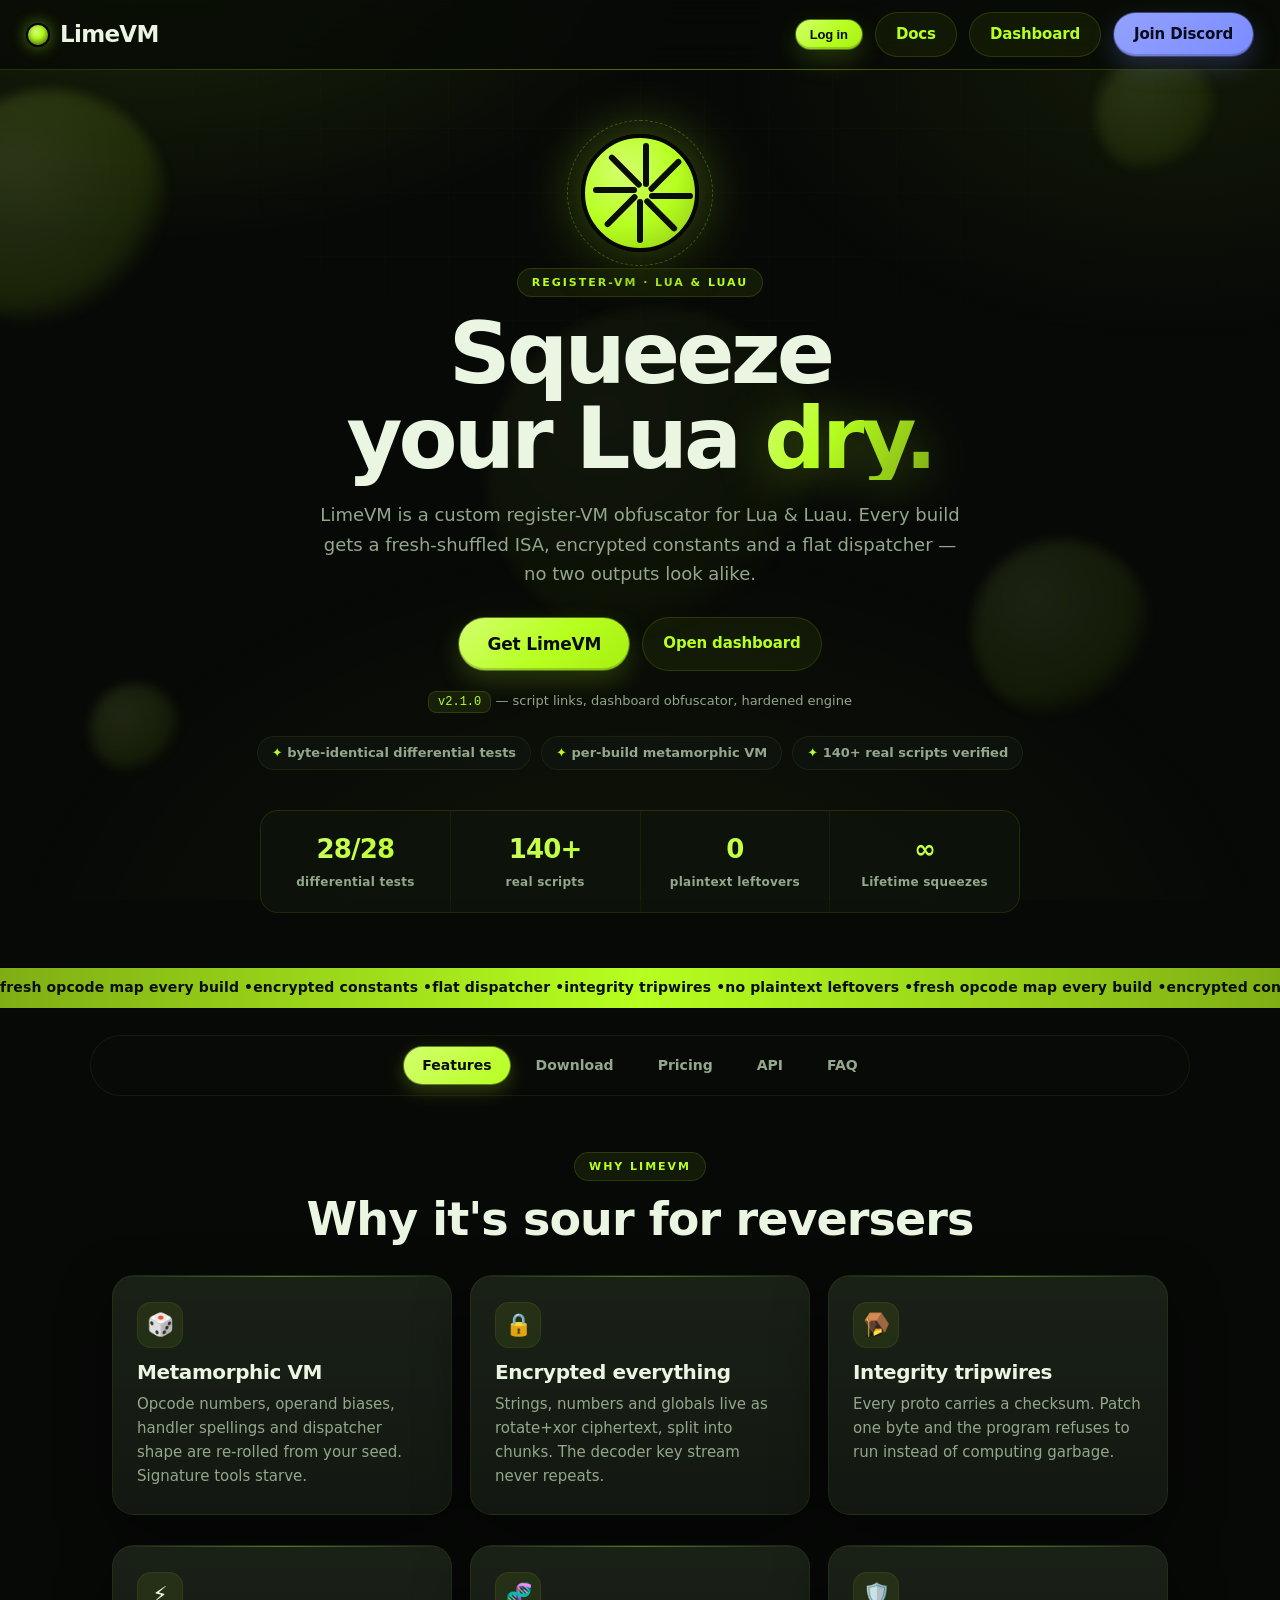
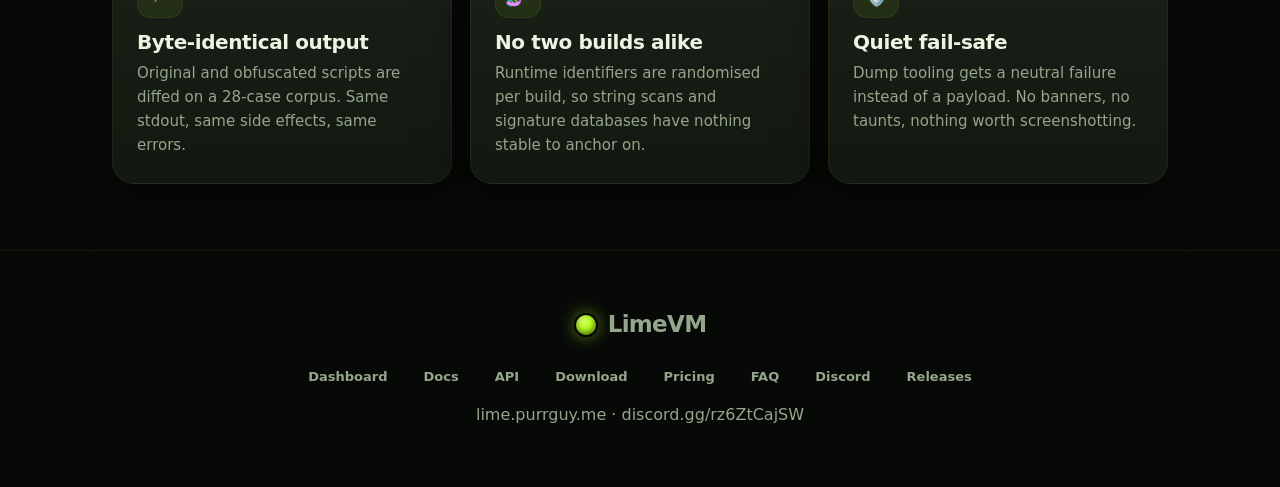
==== commit 830fc7b3: "Dashboard redesign, /docs + /api/docs, real plan prices" ====
--- a/index.html
+++ b/index.html
@@ -19,6 +19,7 @@
 <header class="nav">
   <div class="logo"><span class="lime-dot"></span> LimeVM</div>
   <span class="acct" id="acct-area"><button type="button" class="btn small" id="acct-btn">Log in</button></span>
+  <a class="btn ghost" href="/docs/">Docs</a>
   <a class="btn ghost" href="dashboard.html">Dashboard</a>
   <a class="btn discord" href="https://discord.gg/rz6ZtCajSW" target="_blank" rel="noopener">Join Discord</a>
 </header>
@@ -101,30 +102,40 @@
 <section class="panel" data-panel="pricing" hidden>
   <p class="center"><span class="eyebrow">Pricing</span></p>
   <h2>Pick your ripeness</h2>
-  <div class="cards">
+  <div class="cards plans">
     <div class="card reveal">
-      <h3>Basic</h3><div class="price">?</div>
-      <p>Core VM obfuscator, GUI app and community support.</p>
-      <ul class="feature-list">
-        <li>Full metamorphic engine</li>
+      <h3>Week</h3><div class="price">$4.99</div>
+      <p>Full obfuscator for 7 days.</p>
+      <ul class="feature-list">
         <li>20 obfuscations / day</li>
-        <li>Windows app + dashboard</li>
+        <li>All presets, app + dashboard</li>
+        <li>Discord perks</li>
       </ul>
       <a class="btn ghost" href="https://discord.gg/rz6ZtCajSW" target="_blank" rel="noopener">Buy on Discord</a>
     </div>
     <div class="card reveal">
-      <h3>Pro</h3><div class="price">?</div>
-      <p>Everything in Basic, plus the power-user tools.</p>
-      <ul class="feature-list">
-        <li>Max-strength presets</li>
-        <li>CLI + priority seeds</li>
-        <li>Priority support</li>
+      <h3>Month</h3><div class="price">$9.99</div>
+      <p>Full obfuscator for 30 days. Best for active projects.</p>
+      <ul class="feature-list">
+        <li>20 obfuscations / day</li>
+        <li>All presets, app + dashboard</li>
+        <li>Discord perks</li>
+      </ul>
+      <a class="btn ghost" href="https://discord.gg/rz6ZtCajSW" target="_blank" rel="noopener">Buy on Discord</a>
+    </div>
+    <div class="card reveal">
+      <h3>Year</h3><div class="price">$21.99</div>
+      <p>Full obfuscator for 365 days. Set and forget.</p>
+      <ul class="feature-list">
+        <li>20 obfuscations / day</li>
+        <li>All presets + CLI</li>
+        <li>Priority seeds</li>
       </ul>
       <a class="btn ghost" href="https://discord.gg/rz6ZtCajSW" target="_blank" rel="noopener">Buy on Discord</a>
     </div>
     <div class="card hot reveal">
       <div class="pop">BEST VALUE</div>
-      <h3>Lifetime</h3><div class="price">?</div>
+      <h3>Lifetime</h3><div class="price">$38.99</div>
       <p>Pay once. Every future LimeVM version, forever.</p>
       <ul class="feature-list">
         <li><b>Unlimited</b> obfuscations — no daily cap</li>
@@ -135,18 +146,18 @@
       <a class="btn" href="https://discord.gg/rz6ZtCajSW" target="_blank" rel="noopener">Buy on Discord</a>
     </div>
   </div>
-  <p class="note">Prices set on Discord for now — online checkout (maybe FunPay) comes later. Lifetime never resets to a daily limit.</p>
+  <p class="note">Buy in Discord — open a ticket and staff activate the plan on your linked account. Lifetime never resets to a daily limit.</p>
 </section>
 
 <section class="panel" data-panel="api" hidden>
   <p class="center"><span class="eyebrow">Developers</span></p>
   <h2>API</h2>
-  <p class="center dim">Automate uploads and obfuscation. Auth: <code>Authorization: Bearer &lt;session token&gt;</code> from login. Quotas reset midnight UTC. Full reference: <a href="/docs/api/">docs/api</a>.</p>
+  <p class="center dim">Automate uploads and obfuscation. Auth: <code>Authorization: Bearer &lt;session token&gt;</code> from login. Quotas reset midnight UTC. Full reference: <a href="/api/docs/">api docs</a>.</p>
   <div class="win"><div class="bar"><i></i><i></i><i></i><span>upload.sh</span></div><pre id="api-doc1"></pre></div>
   <div class="win"><div class="bar"><i></i><i></i><i></i><span>obfuscate.sh</span></div><pre id="api-doc2"></pre></div>
   <div class="win"><div class="bar"><i></i><i></i><i></i><span>fetch.lua</span></div><pre id="api-doc3"></pre></div>
   <div class="win"><div class="bar"><i></i><i></i><i></i><span>private-api.sh</span></div><pre id="api-doc4"></pre></div>
-  <p class="note">Short links: free 3/day, 5-day expiry · paid 20/day, never expire · same script twice returns the existing link · <code>GET /s/&lt;slug&gt;</code> serves raw Lua · dashboard obfuscator: 300k chars, 2/day (unlimited on Lifetime).<br><b>Private API</b> <code>POST /api/v2/obfuscate</code>: Bearer key, no daily quota, up to 1M chars, raw or JSON body.</p>
+  <p class="note">Short links: free 3/day, 5-day expiry · paid 20/day, never expire · same script twice returns the existing link · <code>GET /s/&lt;slug&gt;</code> serves raw Lua · dashboard obfuscator: 300k chars, 2/day (unlimited on Lifetime).<br><b>Private API</b> <code>POST /api/v2/obfuscate</code>: Bearer key, no daily quota, up to 1M chars, raw or JSON body. <a href="/api/docs/">Full reference →</a></p>
 </section>
 
 <section class="panel" data-panel="faq" hidden>
@@ -167,6 +178,8 @@
   <div class="logo"><span class="lime-dot"></span> LimeVM</div>
   <div class="foot-grid">
     <a href="dashboard.html">Dashboard</a>
+    <a href="/docs/">Docs</a>
+    <a href="/api/docs/">API</a>
     <a href="download.html">Download</a>
     <a href="index.html#/pricing">Pricing</a>
     <a href="index.html#/faq">FAQ</a>
--- a/style.css
+++ b/style.css
@@ -575,10 +575,10 @@
 }
 
 /* --------------------------------------------------------- reveal / motion --- */
-.reveal { opacity: 1; transform: none; }
+/* only hide when JS is running, so content is never invisible without it */
 @media (prefers-reduced-motion: no-preference) {
-  .reveal { opacity: 0; transform: translateY(16px); transition: opacity .6s ease, transform .6s ease; }
-  .reveal.in { opacity: 1; transform: none; }
+  html.js .reveal { opacity: 0; transform: translateY(16px); transition: opacity .6s ease, transform .6s ease; }
+  html.js .reveal.in { opacity: 1; transform: none; }
 }
 
 /* ------------------------------------------------------------ responsive --- */
@@ -633,3 +633,252 @@
     animation: none !important; transition: none !important; scroll-behavior: auto !important;
   }
 }
+
+
+/* ==========================================================================
+   v2.3 — dashboard shell, editor tools, docs polish
+   Appended so every earlier rule keeps working; only additive overrides.
+   ========================================================================== */
+
+/* hidden must win over the display rules below */
+#dash-app[hidden], #dash-login[hidden], .dash[hidden] { display: none !important; }
+
+/* login */
+.login-shell { padding-top: 48px; }
+.login-card { margin: 26px auto; max-width: 390px; text-align: left; }
+.login-card .cta-row { justify-content: flex-start; }
+
+/* shell ---------------------------------------------------------------- */
+.dash {
+  display: flex; gap: 22px; align-items: flex-start;
+  max-width: 1240px; margin: 0 auto; padding: 22px 24px 10px;
+}
+.side {
+  display: flex; flex-direction: column; gap: 5px;
+  width: 248px; min-width: 248px; flex-shrink: 0;
+  position: sticky; top: 78px;
+  background: linear-gradient(180deg, rgba(22, 29, 19, .92), rgba(11, 15, 10, .94));
+  border: 1px solid var(--line-soft); border-radius: 20px;
+  padding: 14px; box-shadow: var(--shadow);
+  backdrop-filter: blur(16px) saturate(130%);
+  -webkit-backdrop-filter: blur(16px) saturate(130%);
+}
+.side-brand {
+  display: flex; align-items: center; gap: 10px;
+  padding: 8px 10px 14px; margin-bottom: 2px;
+  border-bottom: 1px solid var(--line-soft);
+  color: var(--fg); text-decoration: none;
+}
+.side-brand b { display: block; font-size: 16px; letter-spacing: -.02em; }
+.side-brand small {
+  display: block; color: var(--dim); font-size: 11px;
+  text-transform: uppercase; letter-spacing: .14em; font-weight: 700;
+}
+.side-label {
+  color: var(--dim); font-size: 10px; font-weight: 800;
+  letter-spacing: .18em; text-transform: uppercase;
+  padding: 12px 12px 4px;
+}
+.side button, .side a.side-link {
+  display: flex; align-items: center; gap: 10px;
+  width: 100%; text-align: left;
+  background: transparent; color: var(--dim);
+  border: 1px solid transparent; border-radius: 12px;
+  padding: 10px 12px; font-weight: 700; font-size: 14px;
+  font-family: inherit; text-decoration: none; cursor: pointer;
+  transition: background .14s, color .14s, border-color .14s, transform .14s;
+}
+.side button .si, .side a.side-link .si {
+  width: 22px; display: inline-flex; justify-content: center;
+  font-size: 14px; opacity: .9;
+}
+.side button:hover, .side a.side-link:hover {
+  color: var(--lime); background: rgba(182, 255, 31, .07);
+  transform: translateX(2px);
+}
+.side button.active {
+  background: linear-gradient(135deg, rgba(182, 255, 31, .18), rgba(182, 255, 31, .06));
+  color: var(--lime); border-color: rgba(182, 255, 31, .28);
+  box-shadow: inset 0 1px 0 rgba(255, 255, 255, .04);
+}
+.side button.ghostle {
+  margin-top: 6px; color: var(--dim); border-top: 1px solid var(--line-soft);
+  border-radius: 0 0 12px 12px; padding-top: 14px;
+}
+.side button.ghostle:hover { color: var(--pink); background: rgba(255, 122, 217, .06); }
+.side-plan {
+  margin-top: auto; background: rgba(182, 255, 31, .05);
+  border: 1px solid var(--line-soft); border-radius: 14px;
+  padding: 12px 14px; display: grid; gap: 2px;
+}
+.side-plan span {
+  color: var(--dim); font-size: 10px; font-weight: 800;
+  letter-spacing: .14em; text-transform: uppercase;
+}
+.side-plan b { color: var(--lime); font-size: 17px; letter-spacing: -.02em; }
+.side-plan small { color: var(--dim); font-size: 11px; }
+
+.dash-main { flex: 1; min-width: 0; display: grid; gap: 16px; }
+.dash-top {
+  display: flex; align-items: flex-end; justify-content: space-between;
+  gap: 16px; flex-wrap: wrap; padding: 6px 4px 0;
+}
+.dash-crumb {
+  color: var(--lime); font-size: 10px; font-weight: 800;
+  letter-spacing: .2em; text-transform: uppercase; margin-bottom: 4px;
+}
+#dash-title {
+  font-size: clamp(28px, 3.6vw, 40px); font-weight: 800;
+  letter-spacing: -.035em; line-height: 1;
+}
+.dash-top-actions { display: flex; gap: 8px; align-items: center; flex-wrap: wrap; }
+.status-pill {
+  display: inline-flex; align-items: center; gap: 7px;
+  background: rgba(182, 255, 31, .07); border: 1px solid var(--line);
+  color: var(--dim); border-radius: 999px; padding: 6px 12px;
+  font-size: 11px; font-weight: 700; letter-spacing: .04em;
+}
+.status-pill i {
+  width: 7px; height: 7px; border-radius: 50%; background: var(--lime);
+  box-shadow: 0 0 8px var(--lime); animation: pulse 2.4s ease-in-out infinite;
+}
+@keyframes pulse { 50% { opacity: .35; } }
+
+.dpanel {
+  background:
+    linear-gradient(180deg, rgba(26, 34, 22, .55), rgba(13, 18, 12, .82)),
+    var(--panel);
+  border: 1px solid var(--line-soft); border-radius: 22px;
+  box-shadow: var(--shadow); padding: 28px;
+}
+.dpanel:has(#ob-out) { container-type: inline-size; }
+
+/* overview tiles */
+.dash-grid {
+  display: grid; grid-template-columns: repeat(auto-fit, minmax(min(210px, 100%), 1fr));
+  gap: 12px; margin: 22px 0;
+}
+.dash-tile {
+  display: grid; gap: 5px; align-content: start;
+  background: rgba(11, 15, 10, .6); border: 1px solid var(--line-soft);
+  border-radius: 16px; padding: 16px; text-decoration: none;
+  transition: transform .16s, border-color .16s, background .16s;
+}
+.dash-tile:hover {
+  transform: translateY(-3px); border-color: var(--line);
+  background: rgba(182, 255, 31, .05);
+}
+.dash-tile-ico {
+  width: 34px; height: 34px; border-radius: 10px;
+  display: inline-flex; align-items: center; justify-content: center;
+  background: rgba(182, 255, 31, .09); border: 1px solid var(--line-soft);
+  margin-bottom: 4px; font-size: 16px;
+}
+.dash-tile b { color: var(--fg); font-size: 15px; }
+.dash-tile span:last-child { color: var(--dim); font-size: 13px; line-height: 1.45; }
+
+/* editor */
+.editor-tools, .editor-actions {
+  display: flex; gap: 8px; align-items: center; flex-wrap: wrap;
+}
+.editor-actions { justify-content: space-between; }
+.editor-actions .dim { font-size: 13px; }
+#ob-saved { min-width: 170px; max-width: 100%; padding: 8px 12px; font-size: 13px; }
+#key-name {
+  flex: 1 1 220px; min-width: 0;
+}
+#ob-count {
+  margin-left: auto; font-family: var(--mono); font-size: 12px;
+  background: rgba(11, 15, 10, .7); border: 1px solid var(--line-soft);
+  border-radius: 999px; padding: 5px 11px;
+}
+#ob-saveinfo { font-size: 12px; margin-top: 2px; }
+#ob-out { margin-top: 4px; }
+#ob-btn { width: 100%; }
+
+/* plans: 2x2 on desktop, single column on phones */
+.plans { grid-template-columns: repeat(auto-fit, minmax(min(230px, 100%), 1fr)); }
+.plans .card { display: flex; flex-direction: column; }
+.plans .card .price { font-size: 34px; margin: 2px 0 10px; }
+.plans .card .feature-list { margin-bottom: 4px; }
+.plans .card .btn { margin-top: auto; }
+
+/* docs */
+.doc-nav {
+  display: flex; gap: 8px; flex-wrap: wrap; justify-content: center;
+  margin: 18px 0 8px;
+}
+.doc-nav a {
+  font-size: 12px; font-weight: 700; text-decoration: none;
+  color: var(--dim); border: 1px solid var(--line-soft);
+  background: rgba(11, 15, 10, .5); border-radius: 999px; padding: 6px 13px;
+}
+.doc-nav a:hover { color: var(--lime); border-color: var(--line); }
+.doc-grid {
+  display: grid; grid-template-columns: repeat(auto-fit, minmax(min(260px, 100%), 1fr));
+  gap: 14px; margin: 24px 0;
+}
+.doc-card {
+  background: rgba(11, 15, 10, .55); border: 1px solid var(--line-soft);
+  border-radius: 16px; padding: 18px;
+}
+.doc-card h3 { margin-bottom: 6px; font-size: 17px; }
+.doc-card p, .doc-card li { color: var(--dim); font-size: 14px; line-height: 1.6; }
+.doc-card a { font-weight: 700; }
+.prose { max-width: 780px; margin: 0 auto; }
+.prose h3 { margin: 30px 0 8px; font-size: 22px; }
+.prose p, .prose li { color: var(--dim); line-height: 1.7; }
+.prose ul, .prose ol { margin: 8px 0 8px 22px; }
+.prose li { margin: 4px 0; }
+.prose code, .doc-card code {
+  font-family: var(--mono); font-size: .92em; color: var(--lime);
+  background: rgba(182, 255, 31, .07); border: 1px solid var(--line-soft);
+  border-radius: 6px; padding: 1px 6px;
+}
+.prose .win { margin: 14px 0; }
+.prose .note { text-align: left; }
+.table-wrap { overflow-x: auto; margin: 16px 0; }
+table.api {
+  width: 100%; border-collapse: collapse; font-size: 14px; min-width: 520px;
+}
+table.api th, table.api td {
+  text-align: left; padding: 10px 12px;
+  border-bottom: 1px solid var(--line-soft); vertical-align: top;
+}
+table.api th { color: var(--lime); font-size: 11px; letter-spacing: .1em; text-transform: uppercase; }
+table.api td { color: var(--dim); }
+table.api code { white-space: nowrap; }
+.pill {
+  display: inline-block; font-size: 11px; font-weight: 800;
+  border-radius: 999px; padding: 2px 8px; letter-spacing: .04em;
+}
+.pill.get { background: rgba(123, 140, 255, .16); color: #aab5ff; }
+.pill.post { background: rgba(182, 255, 31, .14); color: var(--lime); }
+.pill.del { background: rgba(255, 122, 217, .14); color: var(--pink); }
+
+@media (max-width: 1000px) {
+  .side { width: 214px; min-width: 214px; }
+  .dash { padding: 18px 16px 8px; }
+}
+@media (max-width: 820px) {
+  .dash { flex-direction: column; }
+  .side {
+    position: static; width: 100%; min-width: 0;
+    flex-direction: row; flex-wrap: wrap; align-items: center;
+  }
+  .side-brand { border-bottom: 0; padding: 6px 8px; flex: 1 1 100%; }
+  .side-label { display: none; }
+  .side button, .side a.side-link { width: auto; padding: 8px 11px; font-size: 13px; }
+  .side button .si, .side a.side-link .si { width: 16px; font-size: 12px; }
+  .side-plan { margin: 6px 0 0; flex: 1 1 100%; }
+  .side button.ghostle { border-top: 0; margin-top: 0; padding-top: 8px; }
+  .dash-top { align-items: flex-start; }
+}
+@media (max-width: 640px) {
+  .dpanel { padding: 20px 16px; border-radius: 18px; }
+  .dash-top-actions { width: 100%; }
+  .editor-tools .btn, .editor-tools select { flex: 1 1 auto; }
+  #ob-count { margin-left: 0; }
+  .status-pill { display: none; }
+  .plans .card { padding: 20px 18px; }
+}
